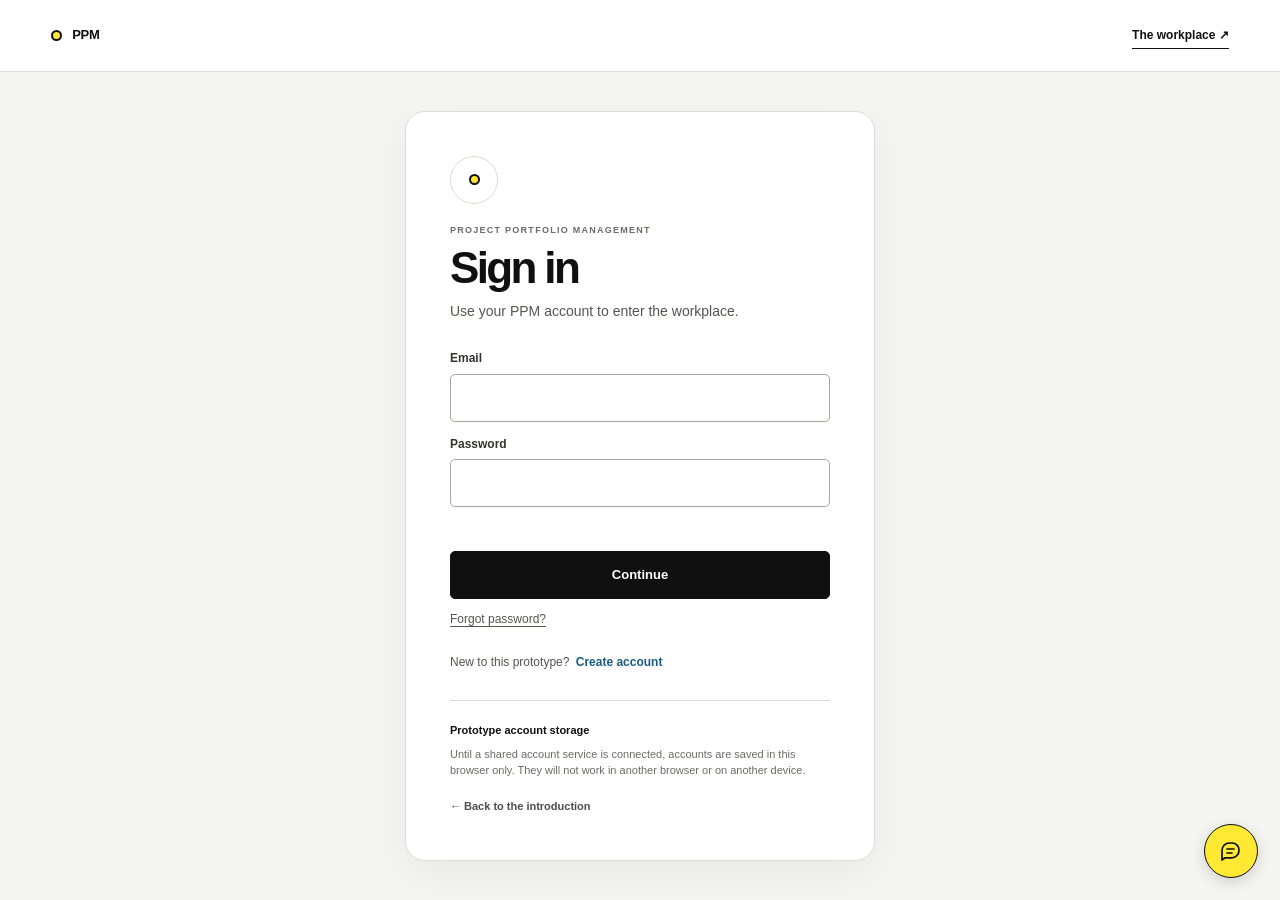
==== account.html @ 564fa405 "Add guided PPM demo and site help chat" ====
<!doctype html>
<html lang="en">
  <head>
    <meta charset="utf-8" />
    <meta name="viewport" content="width=device-width, initial-scale=1" />
    <meta name="theme-color" content="#f5f6f2" />
    <meta name="description" content="Manage your PPM account details." />
    <title>Your account · PPM</title>
    <link rel="icon" href="public/favicon.svg" />
    <link rel="stylesheet" href="app/globals.css?v=20261019-assistant-v1" />
  </head>
  <body class="account-settings-page">
    <header class="auth-page-header">
      <a class="wordmark" href="./index.html?v=20261012-demo-mvp-v1" aria-label="PPM home"><span class="wordmark-dot" aria-hidden="true"></span><span>PPM</span></a>
      <div class="account-header-actions">
        <a href="./workplace.html?v=20261012-demo-mvp-v1">The workplace <span aria-hidden="true">↗</span></a>
        <div class="auth-slot" id="auth-slot"></div>
      </div>
    </header>
    <main class="account-settings-main">
      <div class="account-settings-heading">
        <p class="section-kicker">Your PPM account</p>
        <h1>Account settings</h1>
        <p>Keep your profile and workspace role up to date.</p>
      </div>
      <section class="account-settings-card" aria-labelledby="profile-heading">
        <div class="account-profile-identity">
          <span class="profile-avatar profile-avatar-large account-settings-avatar" id="account-avatar" aria-hidden="true">PPM</span>
          <div><h2 id="profile-heading">Personal information</h2><p>Edit the details shown in your profile menu and workplace.</p></div>
        </div>
        <form id="account-profile-form" class="account-profile-form">
          <label class="auth-field">Full name
            <input id="account-display-name" name="name" autocomplete="name" required minlength="2" maxlength="80" />
          </label>
          <label class="auth-field">Email address
            <input id="account-email" name="email" type="email" autocomplete="email" required maxlength="254" />
          </label>
          <label class="auth-field">Workspace role
            <select id="account-role" name="role" required>
              <option>Portfolio Manager</option>
              <option>Project Proposer</option>
              <option>Reviewer</option>
            </select>
          </label>
          <p class="account-role-note">Your role determines which workspace screens appear in this prototype. It is a workflow setting, not a server security permission.</p>
          <p class="auth-message account-profile-message" id="account-message" role="status" aria-live="polite"></p>
          <div class="account-profile-actions">
            <a class="outline-button" href="./workplace.html?v=20261012-demo-mvp-v1">Cancel</a>
            <button type="submit" class="auth-submit" id="account-save">Save changes</button>
          </div>
        </form>
        <p class="account-storage-note" id="account-storage-note"></p>
      </section>
      <section class="account-danger-card" aria-labelledby="delete-account-heading">
        <div>
          <p class="section-kicker">Account removal</p>
          <h2 id="delete-account-heading">Delete account</h2>
        <p id="delete-account-description">This permanently removes your PPM sign-in, profile, and the workspace data synced to this account.</p>
        </div>
        <button class="account-delete-button" id="account-delete-open" type="button">Delete account</button>
      </section>
    </main>
    <dialog class="account-delete-dialog" id="account-delete-dialog" aria-labelledby="account-delete-title" aria-describedby="account-delete-copy">
      <form method="dialog" class="account-delete-dialog-card" id="account-delete-form">
        <button class="account-delete-close" type="button" id="account-delete-close" aria-label="Close">×</button>
        <p class="section-kicker">This cannot be undone</p>
        <h2 id="account-delete-title">Delete your account?</h2>
        <p id="account-delete-copy">Your sign-in, profile, and synced workspace data will be permanently removed from this account.</p>
        <label class="auth-field" for="account-delete-confirm">Type <strong>DELETE</strong> to confirm
          <input id="account-delete-confirm" autocomplete="off" spellcheck="false" />
        </label>
        <p class="auth-message account-delete-message" id="account-delete-message" role="status" aria-live="polite"></p>
        <div class="account-delete-actions">
          <button class="outline-button" type="button" id="account-delete-cancel">Keep account</button>
          <button class="account-delete-button" type="button" id="account-delete-submit" disabled>Delete account</button>
        </div>
      </form>
    </dialog>
    <script src="api-config.js?v=20261004-api-v1"></script>
    <script src="auth-ui.js?v=20261012-demo-mvp-v1"></script>
    <script src="site-assistant.js?v=20261019-assistant-v1"></script>
  </body>
</html>
---- app/globals.css ----
:root {
  --ink: #101010;
  --muted: #6c6c65;
  --line: #dcdcd4;
  --paper: #ffffff;
  --soft: #f4f4ef;
  --acid: #eaff35;
  --yellow: #ffe934;
  --yellow-strong: #e5c900;
  --warning: #ff6b35;
  --success: #1e7f58;
}

* { box-sizing: border-box; }

html { scroll-behavior: smooth; }

body {
  margin: 0;
  overflow-x: hidden;
  background: var(--paper);
  color: var(--ink);
  font-family: Arial, "Helvetica Neue", sans-serif;
  font-size: 16px;
  line-height: 1.4;
}

button, input, select, textarea { font: inherit; }

a { color: inherit; text-decoration: none; }

.site-header {
  position: fixed;
  inset: 0 0 auto;
  z-index: 50;
  display: grid;
  grid-template-columns: 1fr auto 1fr;
  align-items: center;
  height: 76px;
  border-bottom: 1px solid rgba(16,16,16,.12);
  padding: 0 clamp(22px, 4vw, 64px);
  background: rgba(255,255,255,.94);
}

.wordmark { display: inline-flex; align-items: center; gap: 10px; font-size: 13px; font-weight: 800; letter-spacing: -.02em; }
.wordmark-dot { width: 11px; height: 11px; border: 2px solid var(--ink); border-radius: 50%; background: var(--yellow); }
.site-header nav { display: flex; gap: 32px; color: #4f4f4a; font-size: 12px; font-weight: 700; }
.site-header nav a, .header-cta { transition: opacity 160ms ease; }
.site-header nav a:hover, .header-cta:hover { opacity: .55; }
.header-cta { justify-self: end; border-bottom: 1px solid var(--ink); padding: 5px 0; font-size: 12px; font-weight: 800; }
.header-cta span { margin-left: 8px; }

.hero {
  position: relative;
  display: grid;
  min-height: 100svh;
  grid-template-rows: auto 1fr auto;
  gap: 24px;
  padding: 116px clamp(22px, 4vw, 64px) 38px;
  isolation: isolate;
}

.hero::before {
  position: absolute;
  inset: 76px 0 auto;
  z-index: -3;
  height: 1px;
  background: linear-gradient(90deg, transparent, var(--line) 12%, var(--line) 88%, transparent);
  content: "";
}

.hero-meta { display: flex; justify-content: space-between; color: var(--muted); font-size: 10px; font-weight: 800; letter-spacing: .12em; }

.hero-stage {
  position: relative;
  display: grid;
  min-height: min(650px, 68vh);
  align-items: center;
  justify-items: center;
}

.hero-title {
  position: relative;
  z-index: -2;
  width: 100%;
  margin: 0;
  font-size: clamp(58px, 10vw, 150px);
  font-weight: 900;
  letter-spacing: -.095em;
  line-height: .72;
  text-align: center;
  text-transform: uppercase;
}

.hero-title span { display: block; }
.hero-title span:nth-child(2) { padding-right: .14em; }

.folder-scene {
  position: absolute;
  left: 50%;
  top: 52%;
  z-index: 1;
  width: min(62vw, 900px);
  aspect-ratio: 1720 / 914;
  transform: translate(-50%, -50%);
  perspective: 1100px;
  contain: layout paint;
}

.folder-visual {
  position: absolute;
  inset: 0;
  z-index: 1;
  width: 100%;
  height: 100%;
  object-fit: contain;
  opacity: .72;
}

.hero-bottom { display: grid; grid-template-columns: minmax(240px, 450px) 1fr; align-items: end; gap: 30px; }
.hero-bottom p { margin: 0; font-size: clamp(15px, 1.35vw, 20px); letter-spacing: -.025em; }
.circle-link { display: grid; width: 56px; height: 56px; justify-self: end; place-items: center; border: 1px solid var(--ink); border-radius: 50%; font-size: 22px; transition: background 180ms ease, transform 180ms ease; }
.circle-link:hover { background: var(--acid); transform: translateY(4px); }

.preview-next { min-height: 72vh; border-top: 1px solid var(--line); padding: clamp(70px, 9vw, 150px) clamp(22px, 8vw, 130px); }
.section-kicker { margin: 0 0 40px; color: var(--muted); font-size: 11px; font-weight: 800; letter-spacing: .12em; text-transform: uppercase; }
.preview-next h2 { max-width: 1100px; margin: 0; font-size: clamp(54px, 8.2vw, 126px); letter-spacing: -.07em; line-height: .9; }

@media (max-width: 800px) {
  .site-header { grid-template-columns: 1fr auto; height: 64px; padding-inline: 18px; }
  .site-header nav { display: none; }
  .hero { min-height: 860px; padding: 94px 18px 30px; }
  .hero-stage { min-height: 570px; }
  .hero-title { font-size: clamp(52px, 14vw, 92px); line-height: .78; }
  .folder-scene { top: 52%; width: min(87vw, 610px); }
  .hero-bottom { grid-template-columns: 1fr auto; }
  .hero-meta span:last-child { display: none; }
}

@media (prefers-reduced-motion: no-preference) {
  .glass-folder--front { animation: float-front 7s ease-in-out infinite; }
  .glass-folder--back { animation: float-back 8s ease-in-out infinite; }
  @keyframes float-front { 0%,100% { transform: rotateX(-2deg) rotateY(5deg) rotateZ(-5deg) translate(-4%, 5%); } 50% { transform: rotateX(-1deg) rotateY(3deg) rotateZ(-3.8deg) translate(-3%, 2%); } }
  @keyframes float-back { 0%,100% { transform: rotateX(6deg) rotateY(-7deg) rotateZ(9deg) translate(9%, -11%); } 50% { transform: rotateX(4deg) rotateY(-5deg) rotateZ(7deg) translate(7%, -8%); } }
}

[hidden] { display: none !important; }

.reveal { opacity: 1; }
body.js-ready .reveal {
  opacity: 0;
  transform: translateY(24px);
  transition: opacity 300ms cubic-bezier(.22, 1, .36, 1), transform 300ms cubic-bezier(.22, 1, .36, 1);
}
body.js-ready .reveal.is-visible { opacity: 1; transform: translateY(0); }
body.js-ready .reveal--hero { transition-delay: 90ms; }
body.js-ready .reveal--copy { transition-delay: 180ms; }
body.js-ready .reveal--folder { transform: translate(-50%, calc(-50% + 64px)); transition-delay: 180ms; }
body.js-ready .reveal--folder.is-visible { transform: translate(-50%, -50%); }
body.js-ready .reveal-group .reveal {
  transform: translateY(46px);
  transition-duration: 500ms;
}
body.js-ready .reveal-group.is-visible .reveal { transform: translateY(0); }
body.js-ready .reveal-group.is-visible .reveal { transition-delay: 0ms; }

@media (prefers-reduced-motion: reduce) {
  body.js-ready .reveal,
  body.js-ready .reveal--folder {
    opacity: 1;
    transform: none;
    transition: none;
  }
}

.sr-only {
  position: absolute;
  width: 1px;
  height: 1px;
  overflow: hidden;
  clip: rect(0, 0, 0, 0);
  white-space: nowrap;
  clip-path: inset(50%);
}

.story-section,
.workspace-section,
.scope-section {
  border-top: 1px solid var(--line);
  padding: clamp(82px, 10vw, 160px) clamp(22px, 6.8vw, 110px);
}

.story-intro { display: grid; grid-template-columns: 1fr 4fr; gap: 34px; }
.section-kicker { margin: 0; color: var(--muted); font-size: 10px; font-weight: 800; letter-spacing: .14em; text-transform: uppercase; }
.story-intro h2,
.workspace-heading h2,
.scope-title-row h2 {
  margin: 0;
  font-size: clamp(52px, 7.5vw, 116px);
  font-weight: 800;
  letter-spacing: -.075em;
  line-height: .88;
}
.story-copy { grid-column: 2; max-width: 650px; margin: 32px 0 0; color: #55554f; font-size: clamp(17px, 1.6vw, 23px); letter-spacing: -.025em; }

.principle-grid { display: grid; grid-template-columns: 1.35fr .8fr; gap: 12px; margin-top: clamp(70px, 9vw, 130px); }
.principle-card { position: relative; min-height: 440px; overflow: hidden; border: 1px solid var(--line); background: var(--soft); padding: clamp(25px, 3vw, 46px); }
.principle-card--wide { grid-row: span 2; min-height: 892px; justify-content: flex-end; background: #eeeee8; }
.principle-card--acid { background: var(--acid); }
.principle-card--dark { background: var(--ink); color: white; }
.principle-card, .principle-card > div:not(.orbit-mark) { display: flex; flex-direction: column; }
.principle-card > div:not(.orbit-mark) { position: relative; z-index: 2; margin-top: auto; }
.principle-card p { margin: 0 0 10px; font-size: 11px; font-weight: 800; letter-spacing: .12em; text-transform: uppercase; }
.principle-card h3 { max-width: 620px; margin: 0; font-size: clamp(32px, 4.3vw, 68px); letter-spacing: -.06em; line-height: .93; }
.principle-card--acid h3 { max-width: 310px; }
.principle-card--dark h3 { max-width: 520px; font-size: clamp(30px, 3.5vw, 54px); }
.card-index { position: absolute; right: 30px; top: 26px; z-index: 3; font-size: 11px; font-weight: 800; }
.principle-card small { display: block; max-width: 290px; margin-top: 22px; font-size: 13px; font-weight: 650; line-height: 1.35; }

.orbit-mark { position: absolute; left: 50%; top: 41%; width: min(70%, 600px); aspect-ratio: 1; transform: translate(-50%, -50%); }
.orbit-mark::before { position: absolute; inset: 19%; border-radius: 50%; background: var(--yellow); box-shadow: 0 0 80px rgba(255,233,52,.38); content: ""; }
.orbit-mark::after { position: absolute; inset: 30%; display: grid; place-items: center; border: 1px solid rgba(16,16,16,.8); border-radius: 50%; content: "PPM"; font-size: clamp(34px, 5vw, 74px); font-weight: 900; letter-spacing: -.08em; }
.orbit-mark i { position: absolute; inset: 8%; border: 1px solid rgba(16,16,16,.28); border-radius: 50%; transform: rotate(18deg) scaleY(.44); }
.orbit-mark i:nth-child(2) { transform: rotate(78deg) scaleY(.44); }
.orbit-mark i:nth-child(3) { transform: rotate(138deg) scaleY(.44); }

.workspace-section { background: #f1f1ec; }
.workspace-heading { display: grid; grid-template-columns: 1fr 4fr; gap: 34px; }
.workspace-heading > div > p { max-width: 720px; margin: 34px 0 0; color: #55554f; font-size: clamp(16px, 1.4vw, 21px); }
.review-app { margin-top: clamp(64px, 8vw, 116px); border: 1px solid var(--ink); background: white; box-shadow: 10px 10px 0 var(--yellow); }

.search-row { border-bottom: 1px solid var(--ink); padding: 20px; }
.search-box { display: grid; grid-template-columns: auto 1fr auto; align-items: center; gap: 14px; min-height: 70px; border: 1px solid var(--ink); padding: 0 22px; }
.search-box > span { font-size: 29px; line-height: 1; transform: rotate(-18deg); }
.search-box input { width: 100%; border: 0; outline: 0; background: transparent; color: var(--ink); font-size: clamp(17px, 1.6vw, 23px); letter-spacing: -.025em; }
.search-box input::placeholder { color: #898983; }
.search-box kbd { border: 1px solid var(--line); border-radius: 4px; background: var(--soft); padding: 5px 8px; color: var(--muted); font-size: 10px; font-family: inherit; }
.filter-row { display: flex; flex-wrap: wrap; gap: 8px; margin-top: 14px; }
.filter-chip { min-height: 42px; border: 1px solid var(--line); border-radius: 999px; background: white; padding: 0 18px; color: #53534e; cursor: pointer; font-size: 12px; font-weight: 800; transition: border-color 150ms ease, background 150ms ease; }
.filter-chip:hover { border-color: var(--ink); }
.filter-chip.is-active { border-color: var(--ink); background: var(--ink); color: white; }

.review-layout { display: grid; grid-template-columns: minmax(0, 1.02fr) minmax(380px, .98fr); min-height: 780px; }
.results-panel { border-right: 1px solid var(--ink); }
.panel-bar { display: flex; min-height: 58px; align-items: center; justify-content: space-between; border-bottom: 1px solid var(--line); padding: 0 20px; }
.panel-bar p { margin: 0; color: var(--muted); font-size: 12px; }
.panel-bar strong { color: var(--ink); }
.panel-bar select { border: 0; background: transparent; color: var(--ink); outline: 0; font-size: 11px; font-weight: 800; }
.proposal-list { display: flex; flex-direction: column; }
.proposal-card { position: relative; display: grid; grid-template-columns: 1fr auto; border-bottom: 1px solid var(--line); background: white; transition: background 150ms ease; }
.proposal-card:hover, .proposal-card.is-selected { background: #f7f7f1; }
.proposal-card.is-selected::before { position: absolute; inset: 0 auto 0 0; width: 6px; background: var(--yellow); content: ""; }
.proposal-select { display: block; width: 100%; border: 0; background: transparent; padding: 27px 18px 24px 25px; text-align: left; cursor: pointer; }
.proposal-topline { display: flex; align-items: center; justify-content: space-between; gap: 16px; }
.proposal-kind { color: var(--muted); font-size: 9px; font-weight: 800; letter-spacing: .11em; text-transform: uppercase; }
.signal-pill { display: inline-flex; align-items: center; gap: 6px; border: 1px solid currentColor; border-radius: 999px; padding: 5px 8px; font-size: 9px; font-weight: 800; letter-spacing: .04em; text-transform: uppercase; }
.signal-pill::before { width: 6px; height: 6px; border-radius: 50%; background: currentColor; content: ""; }
.signal-pill--missing { color: #9c3f1e; }
.signal-pill--manual { color: #695a00; }
.signal-pill--ready { color: var(--success); }
.proposal-select h3 { margin: 18px 0 7px; font-size: clamp(19px, 1.7vw, 25px); letter-spacing: -.045em; line-height: 1.02; }
.proposal-select > p { margin: 0; color: #676761; font-size: 12px; }
.proposal-meta { display: flex; flex-wrap: wrap; gap: 8px 18px; margin-top: 23px; color: #444440; font-size: 10px; font-weight: 700; }
.compare-toggle { display: flex; align-items: center; border-left: 1px solid var(--line); padding: 0 17px; color: var(--muted); cursor: pointer; font-size: 9px; font-weight: 800; letter-spacing: .08em; text-transform: uppercase; writing-mode: vertical-rl; }
.compare-toggle input { width: 16px; height: 16px; margin: 0 0 9px; accent-color: var(--ink); transform: translateY(7px); }
.empty-state { padding: 70px 25px; text-align: center; }
.empty-state p { margin: 8px 0 0; color: var(--muted); font-size: 13px; }

.detail-panel { position: sticky; top: 76px; align-self: start; min-height: 780px; background: #fafaf6; padding: clamp(27px, 3vw, 44px); }
.detail-empty { display: grid; min-height: 690px; place-items: center; color: var(--muted); text-align: center; }
.detail-topline { display: flex; align-items: center; justify-content: space-between; gap: 18px; }
.detail-topline > span:first-child { color: var(--muted); font-size: 9px; font-weight: 800; letter-spacing: .12em; text-transform: uppercase; }
.detail-panel h3 { margin: 28px 0 12px; font-size: clamp(35px, 3.5vw, 56px); letter-spacing: -.065em; line-height: .94; }
.detail-owner { margin: 0; color: var(--muted); font-size: 12px; }
.detail-summary { margin: 32px 0; font-size: clamp(15px, 1.35vw, 19px); letter-spacing: -.02em; }
.route-card { display: grid; grid-template-columns: 1fr auto; gap: 20px; align-items: end; border: 1px solid var(--ink); background: var(--yellow); padding: 20px; }
.route-card p { margin: 0 0 7px; font-size: 9px; font-weight: 800; letter-spacing: .12em; text-transform: uppercase; }
.route-card strong { font-size: clamp(19px, 2vw, 28px); letter-spacing: -.045em; }
.route-card small { max-width: 140px; color: #5f5500; text-align: right; font-size: 9px; }
.detail-section { margin-top: 29px; border-top: 1px solid var(--line); padding-top: 22px; }
.detail-section h4 { margin: 0 0 14px; font-size: 10px; letter-spacing: .1em; text-transform: uppercase; }
.detail-list { display: grid; gap: 9px; margin: 0; padding: 0; list-style: none; }
.detail-list li { display: grid; grid-template-columns: 18px 1fr; align-items: start; gap: 9px; color: #4e4e49; font-size: 12px; }
.detail-list li span { display: grid; width: 17px; height: 17px; place-items: center; border: 1px solid var(--ink); border-radius: 50%; color: var(--ink); font-size: 9px; }
.detail-list--missing li { color: #853417; }
.detail-list--missing li span { border-color: #a84725; color: #a84725; }
.detail-actions { display: flex; gap: 9px; margin-top: 33px; }
.solid-button, .outline-button, .text-button, .icon-button { border: 0; cursor: pointer; font-weight: 800; }
.solid-button, .outline-button { min-height: 48px; padding: 0 19px; font-size: 11px; }
.solid-button { background: var(--ink); color: white; }
.solid-button:hover { background: #34342f; }
.outline-button { border: 1px solid var(--ink); background: transparent; color: var(--ink); }
.outline-button:hover { background: var(--yellow); }
.text-button { background: transparent; color: inherit; font-size: 11px; text-decoration: underline; }

.scope-section { background: white; }
.scope-title-row { display: grid; grid-template-columns: 1fr 4fr; gap: 34px; }
.scope-grid { display: grid; grid-template-columns: 1fr 1fr; gap: 12px; margin-top: clamp(70px, 9vw, 125px); }
.scope-card { min-height: 500px; border: 1px solid var(--ink); padding: clamp(28px, 4vw, 58px); }
.scope-card--in { background: var(--yellow); }
.scope-card--out { background: var(--ink); color: white; }
.scope-card > span { display: grid; width: 54px; height: 54px; place-items: center; border: 1px solid currentColor; border-radius: 50%; font-size: 11px; font-weight: 900; }
.scope-card h3 { max-width: 460px; margin: 58px 0 34px; font-size: clamp(30px, 3.8vw, 58px); letter-spacing: -.06em; line-height: .95; }
.scope-card ul { display: grid; gap: 0; margin: 0; padding: 0; list-style: none; }
.scope-card li { position: relative; border-top: 1px solid currentColor; padding: 15px 0 15px 23px; font-size: 13px; }
.scope-card li::before { position: absolute; left: 0; content: "↳"; }
.site-footer { display: grid; min-height: 560px; grid-template-columns: 1fr auto; align-items: end; border-top: 1px solid #3c3c38; background: var(--ink); padding: clamp(50px, 7vw, 110px); color: white; }
.site-footer p { margin: 0 0 28px; color: #aaa9a1; font-size: 11px; font-weight: 800; letter-spacing: .12em; }
.site-footer h2 { max-width: 930px; margin: 0; font-size: clamp(52px, 8vw, 124px); letter-spacing: -.075em; line-height: .84; }
.footer-meta { display: flex; flex-direction: column; gap: 9px; color: #aaa9a1; font-size: 10px; text-align: right; }

.compare-bar { position: fixed; left: 50%; bottom: 22px; z-index: 80; display: flex; width: min(680px, calc(100% - 32px)); align-items: center; justify-content: space-between; border: 1px solid var(--ink); background: var(--yellow); padding: 12px 14px 12px 22px; box-shadow: 7px 7px 0 rgba(16,16,16,.18); transform: translateX(-50%); }
.compare-bar > div { display: flex; align-items: center; gap: 12px; }
.compare-bar strong { font-size: 24px; }
.compare-bar span { font-size: 11px; font-weight: 800; }

.modal { width: min(1060px, calc(100% - 34px)); max-height: 88vh; overflow: auto; border: 1px solid var(--ink); background: white; padding: 0; box-shadow: 14px 14px 0 rgba(234,255,53,.92); }
.modal::backdrop { background: rgba(16,16,16,.58); backdrop-filter: blur(7px); }
.modal-header { position: sticky; top: 0; z-index: 2; display: flex; align-items: center; justify-content: space-between; border-bottom: 1px solid var(--ink); background: rgba(255,255,255,.96); padding: 24px 28px; }
.modal-header .section-kicker { margin-bottom: 8px; }
.modal-header h2 { margin: 0; font-size: clamp(28px, 4vw, 50px); letter-spacing: -.055em; }
.icon-button { display: grid; width: 46px; height: 46px; place-items: center; border: 1px solid var(--ink); border-radius: 50%; background: white; font-size: 26px; font-weight: 400; }
.compare-grid { display: grid; gap: 1px; background: var(--line); grid-template-columns: repeat(var(--compare-columns, 2), minmax(0, 1fr)); }
.compare-column { min-height: 420px; background: white; padding: 30px; }
.compare-column .signal-pill { margin-bottom: 28px; }
.compare-column h3 { margin: 0 0 12px; font-size: clamp(23px, 3vw, 38px); letter-spacing: -.055em; line-height: .95; }
.compare-column > p { color: var(--muted); font-size: 12px; }
.compare-fact { border-top: 1px solid var(--line); padding: 15px 0; }
.compare-fact span { display: block; margin-bottom: 5px; color: var(--muted); font-size: 9px; font-weight: 800; letter-spacing: .08em; text-transform: uppercase; }
.compare-fact strong { font-size: 13px; }
.review-dialog { width: min(960px, calc(100% - 34px)); }
.review-form { padding: 30px; }
.evaluation-score-help { margin: 0 0 14px auto; }
.evaluation-locked-note { border-left: 3px solid var(--yellow); margin: 15px 0 0; padding: 9px 12px; color: #4d4d47; font-size: 10px; line-height: 1.45; }
.review-rating-card:has(input:disabled) { cursor: default; }
.review-rating-card:has(input:disabled):hover { transform: none; }
.review-rating-card input:disabled { cursor: default; }
.review-form > label { display: grid; gap: 9px; margin-top: 26px; font-size: 11px; font-weight: 800; }
.review-form textarea { width: 100%; resize: vertical; border: 1px solid var(--ink); background: #fafaf6; padding: 16px; outline: 0; font-weight: 400; }
.review-form textarea:focus { border-color: var(--ink); box-shadow: inset 0 0 0 2px var(--yellow); }
.review-form .solid-button { margin-top: 16px; }
.evaluation-comments { border-top: 1px solid var(--line); margin-top: 28px; padding-top: 20px; }
.evaluation-comments > header { display: flex; align-items: center; justify-content: space-between; gap: 16px; margin-bottom: 12px; }
.evaluation-comments > header .section-kicker { margin: 0 0 5px; }
.evaluation-comments > header h3 { margin: 0; font-size: 20px; letter-spacing: -.04em; }
.evaluation-comments > header .context-help { margin: 0; }
.evaluation-comment-list { display: grid; gap: 8px; margin-bottom: 16px; }
.evaluation-comment { border: 1px solid var(--line); background: #fafaf6; padding: 12px 14px; }
.evaluation-comment header { display: flex; align-items: baseline; justify-content: space-between; gap: 12px; }
.evaluation-comment header strong { font-size: 11px; }
.evaluation-comment time { color: var(--muted); font-size: 9px; }
.evaluation-comment p { margin: 7px 0 0; color: #4d4d47; font-size: 11px; line-height: 1.5; white-space: pre-wrap; overflow-wrap: anywhere; }
.evaluation-comments-empty { margin: 0; border: 1px solid var(--line); padding: 12px; color: var(--muted); font-size: 10px; }
.evaluation-comments > label { display: grid; gap: 8px; font-size: 10px; font-weight: 800; }
.evaluation-comment-actions { display: flex; align-items: center; flex-wrap: wrap; gap: 12px; margin-top: 10px; }
.evaluation-comment-actions .save-message { margin: 0; }
.save-message { min-height: 20px; margin: 12px 0 0; color: var(--success); font-size: 11px; font-weight: 800; }

@media (max-width: 980px) {
  .story-intro, .workspace-heading, .scope-title-row { grid-template-columns: 1fr; }
  .story-copy { grid-column: 1; }
  .principle-grid { grid-template-columns: 1fr; }
  .principle-card--wide { min-height: 700px; }
  .review-layout { grid-template-columns: 1fr; }
  .results-panel { border-right: 0; }
  .detail-panel { position: relative; top: auto; border-top: 1px solid var(--ink); }
  .site-footer { grid-template-columns: 1fr; gap: 70px; }
  .footer-meta { text-align: left; }
}

@media (max-width: 700px) {
  .story-section, .workspace-section, .scope-section { padding-inline: 18px; }
  .principle-card { min-height: 400px; }
  .principle-card--wide { min-height: 570px; }
  .review-app { box-shadow: 6px 6px 0 var(--yellow); }
  .search-row { padding: 10px; }
  .search-box { min-height: 60px; padding-inline: 14px; }
  .search-box kbd { display: none; }
  .filter-row { flex-wrap: nowrap; overflow-x: auto; padding-bottom: 2px; }
  .filter-chip { white-space: nowrap; }
  .review-layout { min-height: 0; }
  .detail-panel { min-height: 0; padding: 24px 18px; }
  .detail-empty { min-height: 220px; }
  .scope-grid { grid-template-columns: 1fr; }
  .scope-card { min-height: 440px; }
  .site-footer { min-height: 500px; padding: 60px 18px; }
  .compare-bar { align-items: flex-start; gap: 10px; }
  .compare-bar > div:last-child { justify-content: flex-end; }
  .compare-grid { grid-template-columns: 1fr; }
  .modal-header { padding: 20px; }
  .review-form { padding: 20px; }
}

/* Integrated PPM decision-support workspace */
.workflow-strip {
  display: grid;
  grid-template-columns: repeat(6, minmax(155px, 1fr));
  overflow-x: auto;
  overscroll-behavior-inline: contain;
  border-bottom: 1px solid var(--ink);
  background: #fafaf6;
}
.workflow-strip span { position: relative; display: flex; min-height: 64px; align-items: center; gap: 9px; border-right: 1px solid var(--line); padding: 12px 14px; color: var(--muted); font-size: 10px; font-weight: 800; white-space: nowrap; }
.workflow-strip span:last-child { border-right: 0; }
.workflow-strip b { display: grid; width: 25px; height: 25px; place-items: center; border: 1px solid currentColor; border-radius: 50%; }
.workflow-strip .is-current { background: var(--yellow); color: var(--ink); }

.portfolio-summary { display: grid; grid-template-columns: repeat(4, 1fr); border-bottom: 1px solid var(--ink); }
.portfolio-summary article { display: grid; min-height: 132px; align-content: center; border-right: 1px solid var(--line); padding: 22px; }
.portfolio-summary article:last-child { border-right: 0; }
.portfolio-summary span { color: var(--muted); font-size: 9px; font-weight: 800; letter-spacing: .1em; text-transform: uppercase; }
.portfolio-summary strong { margin-top: 5px; font-size: clamp(30px, 3vw, 46px); letter-spacing: -.06em; }
.portfolio-summary small { color: var(--muted); font-size: 10px; }

.portfolio-controls { display: grid; grid-template-columns: minmax(260px, 2fr) repeat(5, minmax(125px, 1fr)); gap: 8px; border-bottom: 1px solid var(--ink); padding: 14px; }
.portfolio-controls-help { display: flex; grid-column: 1 / -1; align-items: center; gap: 7px; color: var(--muted); font-size: 8px; font-weight: 850; letter-spacing: .07em; text-transform: uppercase; }
.portfolio-controls > label:not(.search-box) { display: grid; gap: 5px; color: var(--muted); font-size: 8px; font-weight: 800; letter-spacing: .08em; text-transform: uppercase; }
.portfolio-controls select { width: 100%; min-height: 42px; border: 1px solid var(--line); background: white; padding: 0 10px; color: var(--ink); font-size: 10px; font-weight: 750; text-transform: none; }
.search-box--compact { min-height: 58px; padding: 0 14px; }
.search-box--compact input { font-size: 14px; }
.search-box--compact > span { font-size: 21px; }

.portfolio-layout { display: grid; grid-template-columns: minmax(0, 1fr) 330px; border-bottom: 1px solid var(--ink); }
.score-cell { display: inline-grid; min-width: 36px; height: 31px; place-items: center; border-radius: 4px; font-size: 11px; font-weight: 900; }
.score-high { background: #d9f5df; color: #176c36; }
.score-medium { background: #fff0bc; color: #775b00; }
.score-low { background: #ffdede; color: #a22b2b; }
.status-pill { display: inline-flex; min-height: 27px; align-items: center; justify-content: center; border-radius: 999px; padding: 4px 10px; background: #e4efff; color: #155aa4; font-size: 8px; font-weight: 850; white-space: nowrap; }
.status-under-review, .status-deferred { background: #fff0bc; color: #775b00; }
.status-approved { background: #d9f5df; color: #176c36; }
.status-rejected { background: #ffdede; color: #a22b2b; }

.scenario-panel { background: #f9f9f5; padding: 22px; }
.scenario-heading { display: block; }
.scenario-heading .section-kicker { margin-bottom: 6px; }
.scenario-heading h3 { margin: 0; font-size: 28px; letter-spacing: -.055em; }
.scenario-selection { display: grid; gap: 7px; margin-top: 18px; }
.scenario-selection > p { border: 1px dashed #aaa; margin: 0; padding: 25px 14px; color: var(--muted); font-size: 10px; text-align: center; }
.scenario-selection button { display: grid; grid-template-columns: 1fr auto; align-items: center; border: 1px solid var(--line); background: white; padding: 10px 30px 10px 11px; position: relative; text-align: left; cursor: pointer; }
.scenario-selection button span { font-size: 10px; font-weight: 850; }
.scenario-selection button strong { color: var(--muted); font-size: 8px; }
.scenario-selection button i { position: absolute; right: 9px; font-style: normal; font-size: 17px; }
.scenario-totals { display: grid; grid-template-columns: 1fr 1fr; gap: 8px; margin-top: 17px; }
.scenario-totals article { display: grid; border: 1px solid var(--line); background: white; padding: 12px; }
.scenario-totals span { color: var(--muted); font-size: 8px; text-transform: uppercase; }
.scenario-totals strong { margin: 3px 0; font-size: 22px; letter-spacing: -.05em; }
.scenario-totals small { font-size: 8px; }
.check-ok { color: var(--success); }
.check-warning { color: #a22b2b; }
.constraint-result { display: grid; gap: 3px; margin-top: 10px; border: 1px solid var(--line); background: white; padding: 14px; color: var(--muted); font-size: 9px; }
.constraint-result.is-feasible { border-color: #6cc991; background: #eaf9ef; color: #176c36; }
.constraint-result.is-warning { border-color: #ef9999; background: #fff0f0; color: #a22b2b; }
.constraint-result strong { font-size: 11px; }
.scenario-actions { display: grid; gap: 8px; margin-top: 14px; }
.scenario-actions .solid-button { width: 100%; }
.scenario-actions .solid-button:disabled { cursor: not-allowed; opacity: .35; }
.scenario-actions > div { display: grid; grid-template-columns: 1fr 1fr; gap: 7px; }
.scenario-actions .outline-button { padding: 0 9px; }
.saved-scenarios { margin-top: 18px; }
.saved-scenarios h4 { margin: 0 0 8px; font-size: 9px; text-transform: uppercase; }
.saved-scenarios > button { display: grid; width: 100%; grid-template-columns: 1fr auto; border: 1px solid var(--line); background: white; padding: 10px; text-align: left; cursor: pointer; }
.saved-scenarios > button + button { border-top: 0; }
.saved-scenarios span { font-size: 10px; font-weight: 850; }
.saved-scenarios small { grid-row: 2; color: var(--muted); font-size: 8px; }
.saved-scenarios strong { grid-row: span 2; align-self: center; color: var(--success); font-size: 8px; }

.manager-view.is-detail-open > :not(.project-insight) { display: none; }
.project-insight { background: white; padding: clamp(24px, 3vw, 42px); }
.project-detail-back { min-height: 42px; margin-bottom: 28px; border: 1px solid var(--ink); background: white; padding: 0 15px; color: var(--ink); cursor: pointer; font-size: 11px; font-weight: 850; }
.project-detail-back:hover, .project-detail-back:focus-visible { background: var(--yellow); }
.insight-header { display: flex; align-items: flex-start; justify-content: space-between; gap: 24px; }
.insight-header .section-kicker { margin-bottom: 8px; }
.insight-header h3 { margin: 0; font-size: clamp(30px, 3.2vw, 48px); letter-spacing: -.06em; line-height: .95; }
.insight-header p:last-child { color: var(--muted); font-size: 10px; }
.insight-header > div:last-child { display: flex; align-items: center; gap: 8px; }
.insight-grid { display: grid; grid-template-columns: minmax(310px, .9fr) minmax(230px, .62fr) minmax(260px, .75fr); gap: 10px; margin-top: 28px; }
.single-radar, .criteria-panel, .rationale-panel { min-height: 380px; border: 1px solid var(--line); background: #fafaf6; padding: 20px; }
.single-radar { display: grid; place-items: center; }
.single-radar svg, .radar-stage svg { width: 100%; max-height: 410px; }
.single-radar text, .radar-stage text { fill: #4d4d49; font-size: 13px; font-family: Arial, sans-serif; }
.criteria-panel h4 { margin: 0 0 15px; font-size: 11px; text-transform: uppercase; }
.criterion-row { display: flex; width: 100%; min-height: 56px; align-items: center; justify-content: space-between; border: 0; border-bottom: 1px solid var(--line); background: transparent; padding: 0 7px; text-align: left; cursor: pointer; }
.criterion-row:hover, .criterion-row.is-active { background: white; }
.criterion-row span { font-size: 10px; font-weight: 800; }
.criterion-row strong { min-width: 46px; border-radius: 4px; padding: 6px; text-align: center; font-size: 11px; }
.rationale-panel .section-kicker { margin-bottom: 22px; }
.rationale-panel h4 { margin: 0; font-size: 22px; letter-spacing: -.04em; }
.rationale-panel > p:not(.section-kicker) { color: #55554f; font-size: 13px; line-height: 1.6; }
.missing-note { display: grid; gap: 4px; margin-top: 26px; border: 1px solid #ef9999; background: #fff0f0; padding: 14px; color: #8b2a2a; font-size: 9px; }
.decision-strip { display: flex; align-items: center; justify-content: space-between; gap: 20px; border: 1px solid var(--ink); background: var(--yellow); margin-top: 10px; padding: 20px; }
.decision-strip .section-kicker { margin-bottom: 5px; color: #514900; }
.decision-strip > div:first-child { display: grid; }
.decision-strip small { color: #655a00; font-size: 9px; }
.decision-strip > div:last-child { display: flex; gap: 7px; }
.decision-strip button { min-height: 40px; border: 1px solid var(--ink); background: white; padding: 0 16px; cursor: pointer; font-size: 9px; font-weight: 850; }
.decision-strip button:hover { background: var(--ink); color: white; }

.radar-comparison { display: grid; grid-template-columns: 1.35fr .65fr; gap: 1px; background: var(--line); }
.radar-stage, .comparison-notes { background: white; padding: 28px; }
.comparison-notes h3 { margin: 0; font-size: 27px; letter-spacing: -.05em; }
.comparison-notes p { color: var(--muted); font-size: 12px; line-height: 1.55; }
#comparison-legend { display: grid; gap: 9px; margin-top: 25px; }
#comparison-legend span { display: flex; align-items: center; gap: 8px; font-size: 10px; font-weight: 800; }
#comparison-legend i { width: 11px; height: 11px; border-radius: 50%; }
.comparison-table-wrap { overflow: auto; border-top: 1px solid var(--ink); }
.comparison-table { width: 100%; min-width: 820px; border-collapse: collapse; }
.comparison-table th, .comparison-table td { border-right: 1px solid var(--line); border-bottom: 1px solid var(--line); padding: 12px; font-size: 10px; text-align: center; }
.comparison-table th:first-child { min-width: 210px; text-align: left; }

.review-score-form { display: grid; gap: 14px; margin-top: 22px; }
.review-criterion-card { border: 1px solid var(--ink); background: white; padding: 18px; }
.review-criterion-card.is-risk { box-shadow: inset 5px 0 0 var(--yellow); }
.review-criterion-heading { display: flex; align-items: flex-start; justify-content: space-between; gap: 18px; }
.review-criterion-heading > div { display: flex; min-width: 0; align-items: center; gap: 10px; }
.criterion-number { display: grid; width: 32px; height: 32px; flex: 0 0 auto; place-items: center; border: 1px solid var(--ink); background: var(--yellow); font-size: 9px; font-weight: 900; }
.review-criterion-heading h3 { margin: 0; font-size: clamp(18px, 2.3vw, 25px); letter-spacing: -.04em; line-height: 1.05; }
.risk-direction-note { display: grid; max-width: 330px; gap: 3px; margin: 0; border: 1px solid var(--ink); background: var(--ink); padding: 9px 11px; color: white; font-size: 9px; line-height: 1.35; }
.risk-direction-note strong { color: var(--yellow); font-size: 8px; letter-spacing: .08em; text-transform: uppercase; }
.review-rating-options { display: grid; grid-template-columns: repeat(5, minmax(0, 1fr)); gap: 8px; margin-top: 16px; }
.review-rating-card { position: relative; display: grid; min-width: 0; min-height: 68px; grid-template-columns: 17px minmax(0, 1fr); align-items: center; gap: 8px; border: 1px solid var(--line); background: #fafaf6; padding: 9px; cursor: pointer; transition: border-color 150ms ease, background 150ms ease, transform 150ms ease; }
.review-rating-card:hover { border-color: var(--ink); transform: translateY(-2px); }
.review-rating-card:has(input:checked) { border-color: var(--ink); background: var(--yellow); box-shadow: inset 0 0 0 1px var(--ink); }
.review-rating-card:focus-within { outline: 2px solid var(--ink); outline-offset: 2px; }
.review-rating-card input { width: 17px; height: 17px; margin: 0; accent-color: var(--ink); cursor: pointer; }
.review-rating-copy { display: block; min-width: 0; }
.review-rating-copy strong, .review-rating-copy small { display: block; width: 100%; }
.review-rating-copy strong { font-size: 18px; line-height: 1; }
.review-rating-copy small { margin-top: 5px; color: var(--muted); font-size: 8px; font-weight: 850; line-height: 1.15; text-transform: uppercase; }
.review-rating-card:has(input:checked) .review-rating-copy small { color: #514900; }
.review-rationale-field { display: grid; gap: 7px; margin-top: 14px; font-size: 10px; font-weight: 850; }
.review-rationale-field > span { display: flex; align-items: center; gap: 7px; }
.review-rationale-field > span small { border: 1px solid var(--ink); background: var(--yellow); padding: 3px 5px; color: var(--ink); font-size: 7px; letter-spacing: .07em; text-transform: uppercase; }
.review-rationale-field textarea { min-height: 82px; }
.scoring-guide { margin-top: 14px; border-top: 1px solid var(--line); }
.scoring-guide summary { display: flex; align-items: center; justify-content: space-between; gap: 16px; padding: 12px 2px 0; cursor: pointer; list-style: none; font-size: 10px; font-weight: 900; }
.scoring-guide summary::-webkit-details-marker { display: none; }
.scoring-guide summary::after { content: "+"; display: grid; width: 24px; height: 24px; flex: 0 0 auto; place-items: center; border: 1px solid var(--ink); background: var(--yellow); font-size: 16px; line-height: 1; }
.scoring-guide[open] summary::after { content: "−"; background: var(--ink); color: var(--yellow); }
.scoring-guide summary small { margin-left: auto; color: var(--muted); font-size: 8px; font-weight: 600; }
.scoring-guide ol { display: grid; gap: 7px; margin: 12px 0 0; padding: 0; list-style: none; }
.scoring-guide li { display: grid; grid-template-columns: minmax(28px, auto) 1fr; gap: 10px; align-items: start; border-top: 1px solid var(--line); padding-top: 9px; color: var(--muted); font-size: 9px; line-height: 1.5; }
.scoring-guide li strong { min-width: 28px; color: var(--ink); font-size: 9px; }

@media (max-width: 1180px) {
  .portfolio-controls { grid-template-columns: repeat(3, 1fr); }
  .search-box--compact { grid-column: 1 / -1; }
  .portfolio-layout { grid-template-columns: 1fr; }
  .scenario-panel { display: grid; grid-template-columns: 1fr 1fr; gap: 12px 20px; }
  .evaluation-readiness { grid-column: 1 / -1; }
  .scenario-heading, .saved-scenarios { grid-column: 1 / -1; }
  .insight-grid { grid-template-columns: 1fr 1fr; }
  .rationale-panel { grid-column: 1 / -1; min-height: 240px; }
}

@media (max-width: 760px) {
  .workflow-strip { grid-template-columns: repeat(6, minmax(155px, 1fr)); }
  .portfolio-summary { grid-template-columns: 1fr 1fr; }
  .portfolio-summary article:nth-child(2) { border-right: 0; }
  .portfolio-summary article:nth-child(-n+2) { border-bottom: 1px solid var(--line); }
  .portfolio-controls { grid-template-columns: 1fr 1fr; }
  .portfolio-controls > label:nth-last-child(1) { grid-column: 1 / -1; }
  .scenario-panel { display: block; }
  .scenario-totals { margin-top: 12px; }
  .scenario-selection, .constraint-result, .scenario-actions, .saved-scenarios { margin-top: 14px; }
  .insight-header, .decision-strip { align-items: stretch; flex-direction: column; }
  .insight-header > div:last-child, .decision-strip > div:last-child { flex-wrap: wrap; }
  .insight-grid, .radar-comparison { grid-template-columns: 1fr; }
  .single-radar, .criteria-panel { min-height: 0; }
  .review-criterion-card { padding: 14px; }
  .review-criterion-heading { display: grid; }
  .risk-direction-note { max-width: none; }
  .review-rating-options { grid-template-columns: repeat(auto-fit, minmax(108px, 1fr)); gap: 6px; }
  .review-rating-card { min-height: 62px; }
  .scoring-guide summary small { display: none; }
  .scoring-guide li { grid-template-columns: 1fr; gap: 4px; }
}

/* Role-based portfolio MVP */
.workspace-rolebar {
  display: flex;
  align-items: center;
  justify-content: space-between;
  gap: 24px;
  border-bottom: 1px solid var(--ink);
  background: var(--ink);
  color: white;
  padding: 18px 22px;
}
.workspace-rolebar .section-kicker { margin: 0 0 5px; color: #b9b9ae; }
.workspace-rolebar strong { font-size: 14px; letter-spacing: -.025em; }
.workspace-actions { display: flex; flex-wrap: wrap; align-items: center; justify-content: flex-end; gap: 8px; }
.role-tabs { display: flex; flex-wrap: wrap; justify-content: flex-end; gap: 6px; }
.role-tabs button {
  min-height: 36px;
  border: 1px solid #66665f;
  background: transparent;
  color: #e8e8df;
  padding: 0 12px;
  cursor: pointer;
  font: inherit;
  font-size: 10px;
  font-weight: 800;
}
.role-tabs button:hover, .role-tabs button[aria-selected="true"] { border-color: var(--yellow); background: var(--yellow); color: var(--ink); }
.test-launch {
  min-height: 36px;
  border: 1px solid var(--yellow);
  background: var(--yellow);
  color: var(--ink);
  padding: 0 13px;
  cursor: pointer;
  font: inherit;
  font-size: 10px;
  font-weight: 850;
}
.test-launch:hover, .test-launch[aria-pressed="true"] { background: white; border-color: white; }
.test-mode-banner { display: flex; align-items: center; justify-content: space-between; gap: 18px; border-bottom: 1px solid var(--ink); background: var(--yellow); padding: 12px 22px; }
.test-mode-banner > div { display: flex; flex-wrap: wrap; align-items: center; gap: 10px 14px; }
.test-mode-banner strong { font-size: 11px; text-transform: uppercase; letter-spacing: .07em; }
.test-mode-banner span { color: #5a5300; font-size: 10px; font-weight: 700; }
.test-mode-banner .text-button { min-height: auto; border-bottom-color: var(--ink); color: var(--ink); font-size: 9px; }
.workspace-view { background: white; }
.setup-view, .proposer-view, .reviewer-view { padding: clamp(28px, 4vw, 60px); }
.test-view { padding: clamp(24px, 4vw, 48px); background: #f8f8f4; }
.test-view .view-heading { margin-bottom: 28px; }
.test-view .view-heading h3 { font-size: clamp(32px, 3.5vw, 48px); line-height: 1.04; }
.test-view .view-heading > p:last-child { max-width: 68ch; color: var(--muted); font-size: 12px; line-height: 1.6; }
.test-quick-checks { display: flex; align-items: center; justify-content: space-between; gap: 24px; border: 1px solid #ddddd3; border-radius: 10px; background: white; padding: 20px; }
.test-quick-checks .section-kicker { margin: 0 0 7px; }
.test-quick-checks strong { display: block; font-size: clamp(19px, 2vw, 25px); letter-spacing: -.04em; line-height: 1.15; }
.test-quick-checks span { display: block; margin-top: 8px; color: var(--muted); font-size: 10px; font-weight: 700; }
.test-quick-checks .solid-button { flex: 0 0 auto; }
.quick-check-results { display: grid; grid-template-columns: repeat(2, minmax(0, 1fr)); gap: 8px; margin-top: 8px; }
.quick-check { display: grid; grid-template-columns: 26px minmax(0, 1fr) auto; align-items: start; gap: 10px; border: 1px solid var(--line); border-radius: 8px; background: white; padding: 14px; }
.quick-check > span { display: grid; width: 24px; height: 24px; place-items: center; border: 1px solid var(--ink); border-radius: 50%; background: #fff4b8; color: var(--ink); font-size: 13px; font-weight: 900; }
.quick-check.is-pass > span { border-color: var(--ink); background: var(--yellow); color: var(--ink); }
.quick-check strong { display: block; font-size: 11px; }
.quick-check p { margin: 4px 0 0; color: var(--muted); font-size: 10px; line-height: 1.5; }
.quick-check b { align-self: center; color: #6a5a00; font-size: 8px; text-transform: uppercase; }
.quick-check.is-pass b { color: var(--ink); }
.test-role-controls { display: flex; align-items: center; justify-content: space-between; flex-wrap: wrap; gap: 14px; margin: 22px 0; border-bottom: 1px solid #ddddd3; padding-bottom: 22px; }
.test-role-controls > div { display: flex; flex-wrap: wrap; gap: 6px; }
.test-role-controls p { margin: 0; color: var(--muted); font-size: 11px; line-height: 1.5; }
.test-role-controls p strong { display: block; margin-bottom: 3px; color: var(--ink); font-size: 12px; }
.test-role-controls p span { display: block; max-width: 58ch; }
.test-role-controls button { min-height: 34px; border-color: #d2d2c8; border-radius: 5px; padding: 0 10px; font-size: 10px; }
.test-role-controls button[aria-pressed="true"] { border-color: var(--ink); background: var(--ink); color: white; }
.test-checklist-heading { display: flex; align-items: baseline; justify-content: space-between; gap: 24px; margin: 40px 0 12px; }
.test-checklist-heading .section-kicker { margin: 0; }
.test-checklist-heading > p:last-child { max-width: 520px; margin: 0; color: var(--muted); font-size: 11px; line-height: 1.45; }
.test-checklist { display: grid; gap: 8px; }
.test-step { display: grid; grid-template-columns: 40px minmax(0, 1fr) auto; gap: 16px; align-items: center; border: 1px solid var(--line); border-radius: 8px; background: white; padding: 18px; }
.test-step.is-complete { border-color: #bdbda8; background: #fffff2; }
.test-step-number { align-self: stretch; display: grid; place-items: center; border-right: 1px solid var(--line); color: var(--muted); font-size: 16px; font-weight: 850; letter-spacing: -.06em; }
.test-step.is-complete .test-step-number { color: var(--ink); }
.test-step-copy h4 { margin: 0; font-size: 18px; letter-spacing: -.035em; }
.test-step-copy > small:first-child { margin: 0 0 5px; font-size: 8px; font-weight: 750; letter-spacing: .05em; text-transform: uppercase; }
.test-step-copy p { margin: 5px 0 0; color: #565650; font-size: 11px; line-height: 1.45; }
.test-step-copy small { display: block; margin-top: 8px; color: #4f4f49; font-size: 9px; line-height: 1.4; }
.test-step-copy small strong { color: var(--ink); }
.test-step-actions { display: grid; grid-template-columns: repeat(2, max-content); gap: 7px; }
.test-step-actions .outline-button, .test-mark-button { min-height: 36px; border-radius: 5px; padding: 0 11px; white-space: nowrap; }
.test-mark-button { border: 1px solid var(--line); background: #f5f5f0; color: var(--ink); cursor: pointer; font: inherit; font-size: 9px; font-weight: 800; }
.test-step.is-complete .test-mark-button { border-color: var(--ink); background: var(--yellow); color: var(--ink); }
#validation-support { margin-top: 26px; border: 1px solid var(--line); border-radius: 8px; background: white; padding: 20px; }
#validation-support h4 { margin: 8px 0; font-size: 20px; letter-spacing: -.035em; }
#validation-support > p:not(.section-kicker) { color: var(--muted); font-size: 11px; line-height: 1.5; }
#validation-support form { display: grid; grid-template-columns: minmax(160px, 1fr) minmax(0, 2fr); gap: 16px; margin-top: 18px; }
#validation-support label { display: grid; align-content: start; gap: 7px; color: var(--ink); font-size: 11px; font-weight: 700; }
#validation-support select, #validation-support textarea { width: 100%; min-height: 40px; border: 1px solid #d2d2c8; border-radius: 5px; background: #fafaf7; padding: 10px; color: var(--ink); font: inherit; font-weight: 400; }
#validation-support textarea { min-height: 82px; resize: vertical; }
#validation-support form > button { grid-column: 1 / -1; justify-self: start; border-radius: 5px; }
@media (max-width: 700px) { #validation-support form { grid-template-columns: 1fr; } }
.view-heading { max-width: 820px; margin-bottom: 38px; }
.view-heading .section-kicker { margin-bottom: 12px; }
.view-heading h3 { max-width: 720px; margin: 0; font-size: clamp(34px, 5vw, 68px); letter-spacing: -.07em; line-height: .9; }
.view-heading > p:last-child { max-width: 620px; margin: 18px 0 0; color: var(--muted); font-size: 15px; line-height: 1.5; }
.view-heading--split { display: grid; grid-template-columns: 1.1fr .9fr; align-items: end; gap: 36px; max-width: none; }
.view-heading--split > .context-help-launch { justify-self: end; margin-bottom: 4px; }
.view-heading--with-help { display: flex; align-items: flex-start; justify-content: space-between; gap: 18px; max-width: none; }
.view-heading--with-help > div { min-width: 0; }
.investment-context-heading { display: flex; align-items: flex-start; justify-content: space-between; gap: 18px; max-width: none; }
.investment-context-heading > div { min-width: 0; }
.context-help-launch { display: grid; flex: 0 0 21px; width: 21px; height: 21px; place-items: center; margin: 2px 0 0; border: 1px solid rgba(74,74,67,.4); border-radius: 50%; background: rgba(255,255,255,.72); color: #66665f; cursor: pointer; font: inherit; font-size: 11px; font-weight: 800; transition: transform 140ms ease, background 140ms ease, border-color 140ms ease, color 140ms ease; }
.context-help-launch:hover, .context-help-launch[aria-pressed="true"] { transform: scale(1.07); border-color: var(--ink); background: var(--yellow); color: var(--ink); }
.context-help-launch:focus-visible { outline: 2px solid var(--ink); outline-offset: 3px; }
.view-heading--split > p { margin-bottom: 4px; }
.context-help { position: relative; width: max-content; max-width: 100%; margin-top: 13px; z-index: 4; }
.view-heading--split > .context-help { justify-self: end; align-self: end; margin: 0 0 4px; }
.context-help > summary { display: grid; width: 19px; height: 19px; place-items: center; border: 1px solid rgba(74,74,67,.38); border-radius: 50%; background: rgba(255,255,255,.7); color: #66665f; cursor: pointer; font: inherit; font-size: 10px; font-weight: 800; list-style: none; transition: color 140ms ease, border-color 140ms ease, background 140ms ease, transform 140ms ease; }
.context-help > summary::-webkit-details-marker { display: none; }
.context-help > summary:hover, .context-help[open] > summary { border-color: var(--ink); background: var(--yellow); color: var(--ink); transform: scale(1.06); }
.context-help > summary:focus-visible { outline: 2px solid var(--ink); outline-offset: 3px; }
.context-help > p { position: absolute; top: calc(100% + 8px); left: 0; width: min(300px, calc(100vw - 48px)); margin: 0; border: 1px solid var(--ink); background: white; padding: 13px 15px; color: #484842; box-shadow: 0 8px 24px rgba(0,0,0,.12); font-size: 11px; font-weight: 500; letter-spacing: 0; line-height: 1.5; text-transform: none; }
.view-heading--split > .context-help > p, .evaluation-comments > header .context-help > p { left: auto; right: 0; }
.context-help--inline { margin-top: 12px; }
.overview-heading-tools { display: flex; flex-wrap: wrap; align-items: center; justify-content: flex-end; column-gap: 18px; row-gap: 12px; }
.proposal-field-with-help { display: grid; min-width: 0; align-content: start; gap: 8px; }
.context-help-selection-hint { position: fixed; z-index: 200; top: 72px; left: 50%; display: flex; width: max-content; max-width: calc(100vw - 24px); box-sizing: border-box; align-items: center; gap: 14px; transform: translateX(-50%); border: 1px solid var(--ink); background: var(--ink); padding: 10px 13px; color: white; box-shadow: 0 5px 20px rgba(0,0,0,.18); font-size: 11px; font-weight: 750; }
.context-help-selection-hint[hidden], .context-help-popup[hidden] { display: none; }
.context-help-selection-hint > span { flex: 1; }
.context-help-selection-hint button, .context-help-popup button { border: 0; background: transparent; color: inherit; cursor: pointer; font: inherit; font-weight: 800; text-decoration: underline; text-underline-offset: 3px; }
.context-help-selection-hint button { flex: 0 0 auto; white-space: nowrap; }
.context-help-popup { position: fixed; z-index: 91; right: 24px; bottom: 24px; width: min(360px, calc(100vw - 32px)); max-height: min(55vh, 420px); overflow: auto; border: 1px solid var(--ink); background: white; padding: 18px; color: var(--ink); box-shadow: 0 10px 32px rgba(0,0,0,.2); }
.context-help-popup header { display: flex; align-items: flex-start; justify-content: space-between; gap: 16px; }
.context-help-popup header .section-kicker { margin: 0 0 5px; }
.context-help-popup h2 { margin: 0; font-size: 20px; letter-spacing: -.04em; }
.context-help-popup > p:not(.section-kicker) { margin: 12px 0 16px; color: #4f4f49; font-size: 12px; line-height: 1.55; }
.context-help-popup header button { width: 28px; height: 28px; flex: 0 0 28px; border: 1px solid var(--line); color: var(--ink); text-decoration: none; font-size: 20px; line-height: 1; }
.context-help-popup .context-help-another { min-height: 34px; border: 1px solid var(--ink); padding: 0 10px; font-size: 10px; text-decoration: none; }
body.context-help-selecting [data-context-help-title] { cursor: help !important; }
body.context-help-selecting [data-context-help-title].is-context-help-hover { outline: 2px solid var(--yellow); outline-offset: 2px; box-shadow: 0 0 0 4px rgba(244,255,69,.18); }
@media (max-width: 700px) { .context-help-selection-hint { left: 12px; right: 12px; width: auto; transform: none; justify-content: space-between; }.context-help-popup { right: 12px; bottom: 12px; } }
.setup-form, .proposal-form { max-width: 1040px; }
.setup-form > label, .proposal-form label { display: grid; gap: 8px; color: #42423d; font-size: 10px; font-weight: 800; letter-spacing: .06em; text-transform: uppercase; }
.setup-form input, .proposal-form input, .proposal-form textarea, .proposal-form select {
  box-sizing: border-box;
  width: 100%;
  border: 1px solid var(--ink);
  border-radius: 0;
  background: #fafaf6;
  color: var(--ink);
  padding: 13px 14px;
  font: inherit;
  font-size: 14px;
  font-weight: 500;
  letter-spacing: -.02em;
  text-transform: none;
}
.setup-form input:focus, .proposal-form input:focus, .proposal-form textarea:focus, .proposal-form select:focus { outline: 3px solid rgba(244, 255, 69, .72); outline-offset: 1px; }
.proposal-form textarea { min-height: 88px; resize: vertical; line-height: 1.4; }
.setup-form-grid, .proposal-form-grid { display: grid; grid-template-columns: repeat(2, minmax(0, 1fr)); gap: 16px; margin-top: 16px; }
.setup-form > label { display: grid; gap: 8px; color: #42423d; font-size: 10px; font-weight: 800; letter-spacing: .06em; text-transform: uppercase; }
.wide-field { grid-column: 1 / -1; }
.form-action-row { display: flex; align-items: center; flex-wrap: wrap; gap: 16px; margin-top: 24px; }
.form-action-row .save-message { margin: 0; }

/* Investment Context keeps the established black-and-yellow visual system. */
.investment-context-heading { margin-bottom: 28px; }
.investment-context-form { width: 100%; max-width: 1180px; }
.investment-context-grid { display: grid; grid-template-columns: minmax(0, 1.15fr) minmax(0, .85fr) minmax(0, 1fr); gap: 12px; }
.context-card { border: 1px solid var(--ink); background: #fafaf6; padding: 22px; }
.context-card--planning { container-type: inline-size; }
.context-card-heading { display: grid; grid-template-columns: 34px minmax(0, 1fr); gap: 12px; align-items: start; margin-bottom: 20px; }
.context-card-heading > span { display: grid; width: 32px; height: 32px; place-items: center; border: 1px solid var(--ink); background: var(--yellow); font-size: 9px; font-weight: 900; }
.context-card-heading h4 { margin: 0; font-size: 20px; letter-spacing: -.04em; line-height: 1.05; }
.context-card-heading p { margin: 5px 0 0; color: var(--muted); font-size: 11px; line-height: 1.45; }
.context-card label, .objective-input-row label { display: grid; min-width: 0; gap: 8px; color: #42423d; font-size: 10px; font-weight: 800; letter-spacing: .06em; text-transform: uppercase; }
.context-card input { box-sizing: border-box; min-width: 0; min-inline-size: 0; max-width: 100%; width: 100%; border: 1px solid var(--ink); border-radius: 0; background: white; color: var(--ink); padding: 13px 14px; font: inherit; font-size: 14px; font-weight: 500; letter-spacing: -.02em; text-transform: none; }
.context-card input[type="date"] { padding-inline: 9px; font-size: 13px; }
.context-card input:focus { outline: 3px solid rgba(244, 255, 69, .72); outline-offset: 1px; }
.context-field-row { display: grid; grid-template-columns: repeat(2, minmax(0, 1fr)); gap: 12px; margin-top: 14px; }
@container (max-width: 560px) { .context-field-row--dates { grid-template-columns: minmax(0, 1fr); } }
.context-card--objectives { grid-column: 1 / -1; }
.objective-input-list { display: grid; gap: 10px; }
.objective-input-row { display: grid; grid-template-columns: minmax(0, 1fr) auto; align-items: end; gap: 10px; }
.objective-input-row .text-button { min-height: 43px; padding-inline: 5px; }
.objective-input-row .text-button:disabled { cursor: not-allowed; opacity: .35; }
.add-objective-button { margin-top: 13px; }
.context-helper { margin: 14px 0 0; border-left: 2px solid var(--yellow); padding-left: 10px; color: var(--muted); font-size: 10px; line-height: 1.45; }
.resource-capacity-row { display: grid; grid-template-columns: minmax(0, 1fr) 92px auto; align-items: center; gap: 9px; }
.resource-message { min-height: 16px; margin: 8px 0 0; color: #8b2b2b; font-size: 10px; font-weight: 750; }
.resource-capacity-list { display: grid; gap: 8px; margin-top: 5px; }
.resource-capacity-row { border: 1px solid var(--line); background: white; padding: 11px; }
.resource-capacity-row > strong { min-width: 0; font-size: 11px; line-height: 1.25; }
.resource-capacity-row label { display: block; }
.resource-capacity-row input { padding: 9px 10px; text-align: right; }
.resource-unit { color: var(--muted); font-size: 10px; font-weight: 850; }
.resource-total { display: flex; flex-wrap: wrap; align-items: baseline; gap: 8px 14px; border-top: 1px solid var(--ink); margin-top: 14px; padding-top: 13px; }
.resource-total > span { color: var(--muted); font-size: 10px; font-weight: 800; letter-spacing: .05em; text-transform: uppercase; }
.resource-total strong { font-size: 19px; }
.resource-total strong b { font: inherit; }
.resource-total small { flex: 1 0 100%; color: var(--muted); font-size: 9px; line-height: 1.45; }
.legacy-resource-note { margin: 12px 0 0; border-left: 2px solid var(--yellow); padding-left: 10px; color: var(--muted); font-size: 9px; line-height: 1.5; }
.legacy-resource-note strong { color: var(--ink); }

.portfolio-catalog-panel { min-width: 0; border-right: 1px solid var(--ink); }
.portfolio-catalog-panel .panel-bar label { display: flex; align-items: center; gap: 8px; color: var(--muted); font-size: 9px; font-weight: 800; }
.portfolio-table-wrap { width: 100%; overflow-x: auto; background: #f3f3ee; }
.portfolio-project-table { width: 100%; min-width: 1260px; border-collapse: collapse; background: white; }
.portfolio-project-table th, .portfolio-project-table td { border-bottom: 1px solid var(--line); padding: 12px 10px; text-align: left; vertical-align: middle; }
.portfolio-project-table thead th { background: var(--ink); color: white; font-size: 8px; font-weight: 850; letter-spacing: .055em; line-height: 1.25; text-transform: uppercase; }
.portfolio-project-table thead th:first-child { width: 42px; }
.portfolio-project-table tbody tr { transition: background 130ms ease, box-shadow 130ms ease; }
.portfolio-project-table tbody tr:hover { background: #fffde0; }
.portfolio-project-table tbody tr.is-selected { background: #fff8a8; box-shadow: inset 4px 0 0 var(--ink); }
.portfolio-project-table tbody th { min-width: 130px; }
.portfolio-project-table tbody th strong, .portfolio-project-table tbody th small { display: block; }
.portfolio-project-table tbody th strong { font-size: 12px; }
.portfolio-project-table tbody th small { margin-top: 4px; color: var(--muted); font-size: 8px; font-weight: 650; }
.table-objective { display: block; max-width: 150px; color: #45453f; font-size: 9px; font-weight: 750; line-height: 1.35; }
.criterion-table-cell { min-width: 100px; }
.overview-score, .overview-not-rated { display: inline-flex; min-height: 26px; align-items: center; justify-content: center; border: 1px solid var(--line); padding: 3px 8px; font-size: 9px; font-weight: 850; white-space: nowrap; }
.overview-score.score-high { border-color: #72bf8d; background: #e7f7ec; color: #176c36; }
.overview-score.score-medium { border-color: #dfc25c; background: #fff6c8; color: #705900; }
.overview-score.score-low { border-color: #e29b9b; background: #fff0f0; color: #962d2d; }
.overview-not-rated { background: #f0f0eb; color: #686861; }
.table-shortlist-control { display: grid; place-items: center; cursor: pointer; }
.table-shortlist-control input { width: 17px; height: 17px; margin: 0; accent-color: var(--ink); }
.table-shortlist-control:has(input:disabled) { cursor: not-allowed; opacity: .38; }
.table-cost { font-size: 10px; font-weight: 850; white-space: nowrap; }
.table-row-actions { display: grid; justify-items: start; gap: 5px; min-width: 88px; }
.table-row-actions .text-button, .table-row-actions .card-remove-button { margin: 0; white-space: nowrap; }
.evaluation-readiness { border-bottom: 1px solid var(--ink); margin: -4px -4px 20px; padding: 0 4px 20px; }
.evaluation-readiness .section-kicker { margin: 0 0 6px; }
.evaluation-readiness h3 { margin: 0; font-size: 20px; letter-spacing: -.045em; }
.readiness-bar { display: flex; height: 10px; overflow: hidden; border: 1px solid var(--ink); margin-top: 14px; background: white; }
.readiness-bar i { display: block; height: 100%; }
#readiness-evaluated-bar { background: #58aa76; }
#readiness-review-bar { background: var(--yellow); }
#readiness-submitted-bar { background: #aaa99f; }
.evaluation-readiness dl { display: grid; gap: 7px; margin: 13px 0 0; }
.evaluation-readiness dl div { display: flex; align-items: center; justify-content: space-between; gap: 12px; }
.evaluation-readiness dt { display: flex; align-items: center; gap: 7px; color: var(--muted); font-size: 9px; font-weight: 750; }
.evaluation-readiness dd { margin: 0; font-size: 11px; font-weight: 900; }
.readiness-dot { width: 8px; height: 8px; border: 1px solid var(--ink); border-radius: 50%; }
.readiness-dot.is-evaluated { background: #58aa76; }
.readiness-dot.is-review { background: var(--yellow); }
.readiness-dot.is-submitted { background: #aaa99f; }
.portfolio-card-list { display: grid; gap: 12px; padding: 16px; background: #f3f3ee; }
.portfolio-card {
  display: grid;
  grid-template-columns: auto minmax(0, 1fr);
  gap: 0 16px;
  border: 1px solid var(--line);
  background: white;
  padding: 18px;
  transition: border-color 150ms ease, box-shadow 150ms ease, transform 150ms ease;
}
.portfolio-card:hover, .portfolio-card.is-selected { border-color: var(--ink); box-shadow: 4px 4px 0 var(--yellow); }
.portfolio-card.is-selected { transform: translate(-1px, -1px); }
.portfolio-card .shortlist-control { display: flex; width: 28px; height: 28px; align-items: center; justify-content: center; border: 1px solid var(--line); margin-top: 2px; cursor: pointer; }
.portfolio-card .shortlist-control:has(input:disabled) { cursor: not-allowed; opacity: .42; }
.portfolio-card .shortlist-control input { width: 15px; height: 15px; margin: 0; accent-color: var(--ink); }
.portfolio-card-main { min-width: 0; }
.portfolio-card-topline { display: flex; align-items: center; justify-content: space-between; gap: 12px; }
.portfolio-card-topline > div { display: flex; min-width: 0; flex-wrap: wrap; align-items: center; gap: 7px; }
.objective-tag, .status-pill { display: inline-flex; align-items: center; min-height: 22px; border-radius: 999px; padding: 2px 9px; font-size: 9px; font-weight: 800; letter-spacing: .02em; }
.objective-tag { max-width: 240px; overflow: hidden; background: #efefe9; color: #4e4e48; text-overflow: ellipsis; white-space: nowrap; }
.portfolio-card .status-pill { border: 0; }
.status-submitted { background: #f1f1ec; color: #52524c; }
.portfolio-card-title { display: block; width: 100%; border: 0; background: transparent; padding: 10px 0 5px; color: var(--ink); cursor: pointer; font: inherit; font-size: clamp(19px, 2.05vw, 27px); font-weight: 800; letter-spacing: -.05em; line-height: 1; text-align: left; }
.portfolio-card-title:hover { text-decoration: underline; text-decoration-thickness: 1px; text-underline-offset: 4px; }
.portfolio-summary-copy { max-width: 670px; margin: 0; color: #595953; font-size: 12px; line-height: 1.45; }
.portfolio-meta { display: flex; flex-wrap: wrap; gap: 7px 16px; margin-top: 13px; color: #5d5d57; font-size: 10px; font-weight: 700; }
.portfolio-meta strong { color: var(--ink); }
.assessment-profile { display: grid; grid-template-columns: repeat(5, minmax(0, 1fr)); gap: 10px; border-top: 1px solid var(--line); margin-top: 18px; padding-top: 14px; }
.assessment-profile > div { min-width: 0; }
.assessment-profile small { display: block; overflow: hidden; color: var(--muted); font-size: 8px; font-weight: 800; letter-spacing: .04em; text-overflow: ellipsis; text-transform: uppercase; white-space: nowrap; }
.signal-bar { display: flex; height: 5px; overflow: hidden; margin-top: 7px; background: #e7e7df; }
.signal-bar i { display: block; height: 100%; background: var(--ink); }
.assessment-profile strong { display: block; margin-top: 5px; color: var(--ink); font-size: 11px; }
.awaiting-profile { display: flex; align-items: center; gap: 9px; border-top: 1px solid var(--line); margin-top: 18px; padding-top: 14px; color: #66665f; font-size: 10px; font-weight: 700; }
.awaiting-profile::before { width: 7px; height: 7px; border-radius: 50%; background: var(--yellow); box-shadow: 0 0 0 1px var(--ink); content: ""; }
.scenario-context { display: flex; align-items: center; justify-content: space-between; gap: 10px; border-bottom: 1px solid var(--line); padding: 0 0 13px; color: var(--muted); font-size: 10px; font-weight: 700; }
.scenario-context .text-button { color: var(--ink); }

.review-queue { display: grid; grid-template-columns: repeat(2, minmax(0, 1fr)); gap: 12px; }
.review-queue-card { display: flex; min-height: 230px; flex-direction: column; border: 1px solid var(--ink); background: #fafaf6; padding: 22px; }
.review-queue-card.is-awaiting { background: var(--yellow); }
.review-queue-card-top { display: flex; align-items: flex-start; justify-content: space-between; gap: 12px; }
.review-queue-card .section-kicker { margin: 0; }
.review-queue-card h4 { margin: 25px 0 9px; font-size: clamp(23px, 2.7vw, 36px); letter-spacing: -.06em; line-height: .95; }
.review-queue-card > p { margin: 0; color: #5e5e57; font-size: 12px; line-height: 1.45; }
.review-queue-card .outline-button { align-self: flex-start; margin-top: auto; }
.queue-profile { margin-top: 16px; color: #565650; font-size: 10px; font-weight: 700; }

.detail-overview { display: grid; grid-template-columns: 1fr 1fr; gap: 12px; border-top: 1px solid var(--line); margin-top: 25px; padding-top: 20px; }
.detail-overview article { border-left: 2px solid var(--yellow); padding-left: 11px; }
.detail-overview span { display: block; margin-bottom: 5px; color: var(--muted); font-size: 9px; font-weight: 800; letter-spacing: .08em; text-transform: uppercase; }
.detail-overview p { margin: 0; color: #54544e; font-size: 12px; line-height: 1.45; }
.pending-evaluation { display: grid; grid-template-columns: 1.1fr .9fr; gap: 24px; align-items: end; border: 1px solid var(--ink); margin-top: 28px; background: var(--yellow); padding: 24px; }
.pending-evaluation h4 { margin: 7px 0 0; font-size: clamp(25px, 3vw, 42px); letter-spacing: -.06em; line-height: .94; }
.pending-evaluation p { margin: 0; color: #4e4700; font-size: 12px; line-height: 1.5; }
.pending-evaluation .solid-button { justify-self: end; }

@media (max-width: 980px) {
  .workspace-rolebar { align-items: flex-start; flex-direction: column; }
  .workspace-actions { justify-content: flex-start; }
  .test-mode-banner { align-items: flex-start; flex-direction: column; }
  .role-tabs { justify-content: flex-start; }
  .quick-check-results { grid-template-columns: 1fr; }
  .test-step { grid-template-columns: 42px minmax(0, 1fr); }
  .test-step-actions { grid-column: 2; justify-content: start; }
  .view-heading--split, .pending-evaluation { grid-template-columns: 1fr; }
  .pending-evaluation .solid-button { justify-self: start; }
  .portfolio-catalog-panel { border-right: 0; border-bottom: 1px solid var(--ink); }
  .investment-context-grid { grid-template-columns: repeat(2, minmax(0, 1fr)); }
  .context-card--objectives { grid-column: 1 / -1; }
}
@media (max-width: 700px) {
  .workspace-rolebar, .setup-view, .proposer-view, .reviewer-view, .test-view { padding: 18px; }
  .workspace-actions { width: 100%; }
  .role-tabs { width: 100%; display: grid; grid-template-columns: 1fr 1fr; }
  .role-tabs button { padding-inline: 7px; }
  .test-launch { width: 100%; }
  .test-mode-banner { padding: 13px 18px; }
  .test-quick-checks, .test-checklist-heading { align-items: stretch; flex-direction: column; }
  .test-quick-checks .solid-button { width: 100%; }
  .test-step { grid-template-columns: 1fr; gap: 12px; }
  .test-step-number { width: 40px; min-height: 28px; border-right: 0; border-bottom: 1px solid var(--line); }
  .test-step-actions { grid-column: auto; grid-template-columns: 1fr; }
  .test-step-actions .outline-button, .test-mark-button { width: 100%; }
  .setup-form-grid, .proposal-form-grid, .review-queue { grid-template-columns: 1fr; }
  .investment-context-grid, .context-field-row { grid-template-columns: 1fr; }
  .context-card--objectives { grid-column: auto; }
  .context-card { padding: 17px; }
  .resource-capacity-row { grid-template-columns: minmax(0, 1fr) 88px auto; }
  .objective-input-row { grid-template-columns: 1fr; }
  .objective-input-row .text-button { justify-self: start; min-height: 30px; }
  .wide-field { grid-column: auto; }
  .portfolio-card-list { padding: 10px; }
  .portfolio-table-wrap { overscroll-behavior-inline: contain; }
  .portfolio-project-table { min-width: 1160px; }
  .portfolio-card { gap: 0 11px; padding: 14px; }
  .portfolio-card-topline { align-items: flex-start; flex-direction: column; }
  .assessment-profile { grid-template-columns: repeat(5, minmax(38px, 1fr)); gap: 6px; overflow-x: auto; }
  .assessment-profile small { font-size: 7px; }
  .detail-overview { grid-template-columns: 1fr; }
}


/* Portfolio workspace: same editorial system, with a direct task sidebar. */
.workspace-shell { display: grid; grid-template-columns: 224px minmax(0, 1fr); min-height: 780px; }
.workspace-sidebar { display: flex; min-height: 100%; flex-direction: column; background: var(--ink); color: white; padding: 22px 16px 16px; }
.workspace-brand { display: flex; align-items: center; gap: 11px; border-bottom: 1px solid #4b4b45; color: white; padding: 0 5px 20px; }
.workspace-brand:hover { color: white; }
.workspace-brand-mark { display: grid; width: 18px; height: 18px; place-items: center; border: 2px solid var(--yellow); border-radius: 50%; box-shadow: inset 0 0 0 3px var(--ink); background: var(--yellow); }
.workspace-brand strong, .workspace-brand small { display: block; }
.workspace-brand strong { font-size: 19px; letter-spacing: -.065em; }
.workspace-brand small { margin-top: 2px; color: #bbbbae; font-size: 8px; font-weight: 700; letter-spacing: .025em; }
.workspace-nav-label { margin: 24px 5px 8px; color: #a4a49b; font-size: 8px; font-weight: 850; letter-spacing: .1em; text-transform: uppercase; }
.workspace-nav { display: grid; gap: 3px; }
.workspace-nav [hidden] { display: none !important; }
.guest-demo-banner { display: grid; grid-template-columns: auto minmax(0, 1fr); align-items: center; gap: 10px; width: 100%; min-height: 40px; margin: 0; padding: 6px 24px; background: #f4f3ee; color: #111; border-bottom: 1px solid #deddd7; }
.guest-demo-banner[hidden] { display: none; }
.guest-demo-mark { display: flex; align-items: center; gap: 6px; color: #77766f; font-size: 9px; font-weight: 800; letter-spacing: .12em; }
.guest-demo-mark i { width: 7px; height: 7px; border-radius: 50%; background: var(--yellow); }
.guest-demo-copy { min-width: 0; }
.guest-demo-copy strong, .guest-demo-copy span { display: block; }
.guest-demo-copy strong { font-size: 11px; line-height: 1.25; }
.guest-demo-copy span { margin-top: 1px; color: #686861; font-size: 10px; line-height: 1.3; }
.guest-demo button:disabled { cursor: not-allowed; opacity: .5; }
@media (max-width: 600px) { .guest-demo-banner { gap: 8px; padding: 8px 14px; } .guest-demo-copy span { font-size: 10px; } }
.workspace-nav-group-label { margin: 16px 8px 5px; color: #a4a49b; font-size: 8px; font-weight: 850; letter-spacing: .1em; line-height: 1.2; text-transform: uppercase; }
.workspace-nav-group-label:first-child { margin-top: 4px; }
.workspace-nav button, .workspace-setting { display: grid; grid-template-columns: 28px minmax(0, 1fr); min-height: 42px; align-items: center; width: 100%; border: 1px solid transparent; background: transparent; color: #e7e7de; padding: 0 8px; cursor: pointer; font: inherit; font-size: 10px; font-weight: 800; letter-spacing: -.01em; text-align: left; }
.workspace-nav button > span { color: #999991; font-size: 8px; font-weight: 850; letter-spacing: .06em; }
.workspace-nav button:hover, .workspace-nav button[aria-current="page"] { border-color: var(--yellow); background: var(--yellow); color: var(--ink); }
.workspace-nav button:hover > span, .workspace-nav button[aria-current="page"] > span { color: var(--ink); }
.workspace-sidebar-bottom { display: grid; gap: 8px; margin-top: auto; border-top: 1px solid #343430; padding-top: 16px; }
.sidebar-account-summary { display: grid; gap: 12px; padding: 2px 4px 10px; overflow-wrap: anywhere; }
.sidebar-identity { display: flex; align-items: center; gap: 10px; }
.sidebar-identity-mark { display: grid; flex: 0 0 32px; width: 32px; height: 32px; place-items: center; border: 1px solid #484841; border-radius: 50%; color: var(--yellow); }
.sidebar-identity-mark svg { display: block; width: 19px; height: 19px; }
.sidebar-identity-copy { display: grid; min-width: 0; gap: 3px; }
.sidebar-identity-copy > span { color: #a6a69c; font-size: 8px; font-weight: 700; letter-spacing: .06em; text-transform: uppercase; }
.sidebar-identity-copy strong { color: white; font-size: 12px; font-weight: 750; line-height: 1.35; }
.sidebar-identity-copy small { color: #b4b4a9; font-size: 9px; line-height: 1.4; }
.workspace-setting { grid-template-columns: minmax(0, 1fr) auto; color: #e7e7de; }
.workspace-setting span { color: var(--yellow); }
.workspace-setting:hover { border-color: #65655e; background: #20201d; }
.profile-mode-toggle { display: flex; align-items: flex-start; gap: 12px; border-top: 1px solid #edf0f5; background: white; padding: 15px 18px; cursor: pointer; }
.profile-mode-toggle input { width: 17px; height: 17px; margin: 1px 0 0; accent-color: var(--ink); }
.profile-mode-toggle > span { display: grid; gap: 4px; }
.profile-mode-toggle strong { font-size: 13px; }
.profile-mode-toggle small { color: #6c7075; font-size: 11px; line-height: 1.4; }
.workspace-main, .workspace-view, .view-heading, .view-heading > div { min-width: 0; }
.workspace-view { max-width: 100%; box-sizing: border-box; }
.assisted-guidance { display: grid; width: 100%; max-width: 100%; min-width: 0; box-sizing: border-box; gap: 7px; margin: 0 0 28px; border-bottom: 1px solid #e9e9e3; padding: 0 0 16px; }
.assisted-guidance-lead { display: flex; width: 100%; max-width: 100%; min-width: 0; align-items: flex-start; gap: 11px; }
.assisted-guidance-icon { display: grid; flex: 0 0 23px; width: 23px; height: 23px; margin-top: 2px; place-items: center; border: 1px solid #d5d5cb; border-radius: 50%; background: #fffce7; color: var(--ink); font-family: Georgia, serif; font-size: 14px; font-style: italic; font-weight: 700; }
.assisted-guidance-copy { min-width: 0; flex: 1 1 0%; overflow-wrap: anywhere; }
.assisted-guidance p { max-width: 100%; margin: 0; color: #52524b; font-size: 13px; line-height: 1.55; white-space: normal; overflow-wrap: anywhere; }
.assisted-guidance .section-kicker { margin: 0 0 3px; color: #73736b; font-size: 8px; letter-spacing: .07em; }
.assisted-guidance[hidden] { display: none; }
.assisted-guidance details { min-width: 0; margin-left: 34px; }
.assisted-guidance summary { display: flex; width: fit-content; min-height: 30px; align-items: center; gap: 10px; color: #55554d; cursor: pointer; list-style: none; font-size: 12px; font-weight: 700; }
.assisted-guidance summary::-webkit-details-marker { display: none; }
.assisted-guidance summary > span { font-size: 17px; font-weight: 400; }
.assisted-guidance summary:hover { color: var(--ink); }
.assisted-guidance summary:focus-visible { outline: 2px solid var(--ink); outline-offset: 3px; }
.assisted-guidance details[open] summary > span { transform: rotate(45deg); }
.assisted-guidance-detail { max-width: 85ch; margin-top: 5px; border-left: 2px solid #e4e4da; padding: 4px 0 4px 14px; }
.assisted-guidance .assisted-next { margin-top: 10px; }
.sidebar-role-switch { display: inline-flex; align-items: center; justify-content: center; gap: 7px; width: fit-content; min-height: 30px; margin-left: 42px; border: 1px solid #41413a; border-radius: 5px; padding: 0 9px; color: #deded3; font-size: 9px; font-weight: 700; text-decoration: none; }
.sidebar-role-switch svg { width: 13px; height: 13px; }
.sidebar-role-switch:hover { border-color: #707065; background: #25251f; color: white; }
.sidebar-role-switch:focus-visible { outline: 2px solid var(--yellow); outline-offset: 3px; }
.profile-avatar.demo-profile-trigger { border: 0; background: var(--yellow); padding: 0; box-shadow: none; color: var(--ink); }
.demo-profile-trigger > svg { display: block; width: 28px; height: 28px; }
.demo-profile-trigger:hover, .profile-avatar.demo-profile-trigger[aria-expanded="true"] { background: var(--yellow); box-shadow: none; color: var(--ink); }
.demo-profile-trigger:focus-visible { outline: 2px solid var(--ink); outline-offset: 3px; }
.demo-profile-gear { transform-box: fill-box; transform-origin: center; }
@media (hover: hover) and (pointer: fine) {
  .profile-avatar.demo-profile-trigger:hover { box-shadow: 0 3px 10px rgba(0, 0, 0, .12); }
}
@media (prefers-reduced-motion: no-preference) {
  .profile-avatar.demo-profile-trigger { transition: transform 180ms ease, box-shadow 180ms ease; }
  .demo-profile-gear { transition: transform 220ms ease; }
  .demo-profile-trigger:focus-visible { transform: scale(1.06); }
  .demo-profile-trigger:focus-visible .demo-profile-gear { transform: rotate(30deg); }
}
@media (hover: hover) and (pointer: fine) and (prefers-reduced-motion: no-preference) {
  .profile-avatar.demo-profile-trigger:hover { transform: scale(1.06); }
  .demo-profile-trigger:hover .demo-profile-gear { transform: rotate(30deg); }
}
.assisted-completion-dialog { width: min(470px, calc(100% - 32px)); border: 1px solid #dcdcd4; border-radius: 12px; background: white; box-shadow: 0 16px 60px rgba(0,0,0,.12); padding: 30px; color: var(--ink); }
.assisted-completion-dialog::backdrop { background: rgba(0, 0, 0, .24); }
.assisted-completion-dialog h2 { margin: 0; font-size: 22px; letter-spacing: -.04em; }
.assisted-completion-dialog p { margin: 14px 0 22px; color: var(--muted); font-size: 13px; line-height: 1.6; }
.assisted-completion-dialog > div { display: flex; flex-wrap: wrap; gap: 10px; }
.assisted-completion-dialog button { min-height: 42px; border-radius: 6px; padding-inline: 14px; font-size: 11px; }
.workspace-main { min-width: 0; background: white; }

.account-view { padding: clamp(28px, 4vw, 60px); background: #f8f8f3; }
.account-heading { margin-bottom: 26px; }
.account-heading h3 { max-width: 760px; font-size: clamp(38px, 5vw, 64px); }
.account-layout { display: grid; grid-template-columns: minmax(0, 1.35fr) minmax(280px, .65fr); gap: 12px; }
.account-panel { border: 1px solid var(--ink); background: white; padding: clamp(18px, 2.5vw, 28px); }
.account-panel-heading { display: flex; align-items: flex-start; gap: 12px; margin-bottom: 22px; }
.account-panel-heading > span { display: grid; flex: 0 0 34px; width: 34px; height: 34px; place-items: center; border: 1px solid var(--ink); background: var(--yellow); font-size: 10px; font-weight: 900; }
.account-panel-heading h4 { margin: 0; font-size: 24px; letter-spacing: -.045em; }
.account-panel-heading p { margin: 5px 0 0; color: var(--muted); font-size: 11px; line-height: 1.45; }
.account-form { display: grid; gap: 20px; }
.account-form > label { display: grid; gap: 8px; font-size: 10px; font-weight: 850; letter-spacing: .04em; text-transform: uppercase; }
.account-form input[type="text"], .account-form input[name="displayName"] { min-height: 50px; border: 1px solid var(--ink); border-radius: 0; background: white; padding: 0 14px; color: var(--ink); font: inherit; font-size: 14px; }
.account-role-fieldset { min-width: 0; margin: 0; border: 0; padding: 0; }
.account-role-fieldset legend { margin-bottom: 8px; font-size: 10px; font-weight: 850; letter-spacing: .04em; text-transform: uppercase; }
.account-role-options { display: grid; grid-template-columns: repeat(3, minmax(0, 1fr)); gap: 8px; }
.account-role-options label { display: grid; grid-template-columns: 18px minmax(0, 1fr); gap: 9px; align-items: start; min-height: 104px; border: 1px solid var(--ink); background: white; padding: 14px; cursor: pointer; }
.account-role-options label:has(input:checked) { background: var(--yellow); box-shadow: inset 0 0 0 2px var(--ink); }
.account-role-options input { width: 16px; height: 16px; margin: 2px 0 0; accent-color: var(--ink); }
.account-role-options strong, .account-role-options small { display: block; }
.account-role-options strong { font-size: 12px; line-height: 1.25; }
.account-role-options small { margin-top: 6px; color: var(--muted); font-size: 9px; line-height: 1.4; }
.account-form-actions { display: flex; flex-wrap: wrap; gap: 8px; }
.current-account-card, .account-empty { display: grid; gap: 7px; border-top: 1px solid var(--ink); padding-top: 18px; }
.current-account-card > strong, .account-empty > strong { font-size: 28px; letter-spacing: -.05em; }
.current-account-card p, .account-empty p { margin: 0; color: var(--muted); font-size: 12px; line-height: 1.45; }
.current-account-card small { font-size: 9px; line-height: 1.4; }
.account-status { width: max-content; background: var(--yellow); padding: 5px 7px; font-size: 8px; font-weight: 900; letter-spacing: .05em; text-transform: uppercase; }
.saved-accounts-panel { margin-top: 12px; }
.saved-account-list { display: grid; grid-template-columns: repeat(2, minmax(0, 1fr)); gap: 8px; }
.saved-account-card { display: flex; align-items: center; justify-content: space-between; gap: 14px; border: 1px solid var(--ink); padding: 14px; }
.saved-account-card.is-active { background: #fffde0; box-shadow: inset 5px 0 0 var(--yellow); }
.saved-account-card > div:first-child { display: grid; gap: 3px; min-width: 0; }
.saved-account-card > div:first-child span { color: var(--muted); font-size: 8px; font-weight: 850; letter-spacing: .06em; text-transform: uppercase; }
.saved-account-card > div:first-child strong { overflow-wrap: anywhere; font-size: 15px; }
.saved-account-card > div:first-child small { color: var(--muted); font-size: 10px; }
.saved-account-card > div:last-child { display: flex; flex-wrap: wrap; justify-content: flex-end; gap: 5px; }
.saved-account-card .outline-button { min-height: 38px; padding: 0 12px; }
.account-remove-button { color: #a22b2b; }

.shortlist-view, .comparison-view, .insights-view, .scenarios-view, .decisions-view, .reports-view { padding: clamp(28px, 4vw, 60px); }
.overview-view-heading { padding: clamp(28px, 4vw, 60px) clamp(28px, 4vw, 60px) 0; }
.overview-view-actions { display: flex; flex-wrap: wrap; justify-content: flex-end; gap: 8px; }
.shortlist-summary { display: flex; align-items: center; justify-content: space-between; gap: 24px; border: 1px solid var(--ink); background: var(--yellow); padding: 20px; }
.shortlist-summary .section-kicker { margin: 0 0 6px; }
.shortlist-summary h4 { margin: 0; font-size: 26px; letter-spacing: -.05em; }
.shortlist-summary p:not(.section-kicker) { margin: 6px 0 0; color: #514900; font-size: 10px; }
.shortlist-summary > div:last-child { display: flex; flex-wrap: wrap; gap: 8px; }
.shortlist-project-grid { display: grid; grid-template-columns: repeat(2, minmax(0, 1fr)); gap: 9px; margin-top: 9px; }
.shortlist-project-card { display: grid; gap: 15px; border: 1px solid var(--ink); background: white; padding: 20px; }
.shortlist-project-card.is-selected { box-shadow: inset 0 5px 0 var(--yellow); }
.shortlist-project-card h4 { margin: 12px 0 5px; font-size: 24px; letter-spacing: -.05em; }
.shortlist-project-card p { margin: 0; color: var(--muted); font-size: 9px; }
.shortlist-project-card > button { justify-self: start; }
.scenario-builder-toolbar { display: flex; align-items: center; justify-content: space-between; gap: 18px; margin-bottom: 12px; }
.scenario-builder-toolbar > div { display: flex; flex-wrap: wrap; gap: 8px; }
.scenario-editor-tabs { border-bottom: 1px solid var(--ink); }
.scenario-editor-tabs button { min-height: 42px; border: 1px solid var(--ink); border-bottom: 0; background: white; color: var(--ink); padding: 9px 18px; font: inherit; font-size: 11px; font-weight: 850; cursor: pointer; }
.scenario-editor-tabs button + button { border-left: 0; }
.scenario-editor-tabs button.is-active { background: var(--yellow); }
.scenario-editor-tabs .scenario-new-button { border-left: 1px solid var(--ink); background: var(--ink); color: var(--yellow); }
.scenario-editor-tabs .scenario-new-button:hover { background: var(--yellow); color: var(--ink); }
.scenario-toolbar-actions { align-items: center; }
.scenario-toolbar-actions .text-button { min-height: 38px; }
.scenario-toolbar-actions .scenario-delete-button { color: #a22b2b; }
.scenario-data-note { margin: 0 0 14px; border-left: 3px solid var(--yellow); background: #f5f5ef; padding: 10px 13px; color: var(--muted); font-size: 9px; line-height: 1.5; }
.scenario-data-note strong { color: var(--ink); }
.scenario-builder-grid { display: grid; grid-template-columns: minmax(0, 1fr) minmax(0, 1fr) minmax(250px, .86fr); gap: 12px; align-items: start; }
.scenario-builder-column, .scenario-summary-panel { border: 1px solid var(--ink); background: white; padding: 16px; }
.scenario-builder-column > header, .scenario-summary-panel > header { border-bottom: 1px solid var(--line); margin-bottom: 12px; padding-bottom: 11px; }
.scenario-builder-column header .section-kicker, .scenario-summary-panel header .section-kicker { margin: 0 0 5px; }
.scenario-builder-column header h4, .scenario-summary-panel header h4 { margin: 0; font-size: 22px; letter-spacing: -.045em; }
.scenario-builder-column header span { display: block; margin-top: 5px; color: var(--muted); font-size: 9px; }
.scenario-project-list { display: grid; gap: 9px; }
.scenario-project-card { display: grid; grid-template-columns: minmax(0, 1fr) auto; align-items: center; gap: 12px; border: 1px solid var(--line); padding: 13px; }
.scenario-project-card h4 { margin: 0 0 7px; font-size: 16px; letter-spacing: -.035em; }
.scenario-project-card p { margin: 8px 0 0; color: var(--muted); font-size: 9px; font-weight: 700; }
.scenario-project-card .objective-tag { max-width: 100%; white-space: normal; }
.scenario-project-card button { min-width: 68px; }
.scenario-column-empty { border: 1px dashed var(--ink); background: #f7f7f2; padding: 18px; }
.scenario-column-empty strong { font-size: 13px; }
.scenario-column-empty p { margin: 7px 0 10px; color: var(--muted); font-size: 9px; line-height: 1.5; }
.scenario-summary-panel.is-feasible { box-shadow: inset 0 5px 0 #58aa76; }
.scenario-summary-panel.is-warning { box-shadow: inset 0 5px 0 #d84a3a; }
.scenario-summary-metric { border-bottom: 1px solid var(--line); padding: 13px 0; }
.scenario-summary-metric > span { display: block; color: var(--muted); font-size: 9px; font-weight: 800; text-transform: uppercase; }
.scenario-summary-metric > strong { display: block; margin-top: 6px; font-size: 23px; letter-spacing: -.045em; }
.scenario-summary-metric > strong small { color: var(--muted); font-size: 10px; letter-spacing: 0; }
.scenario-summary-metric > p { margin: 7px 0 0; font-size: 9px; font-weight: 800; }
.scenario-meter { height: 10px; overflow: hidden; border: 1px solid var(--ink); margin-top: 9px; background: #efefe9; }
.scenario-meter i { display: block; height: 100%; background: var(--yellow); }
.scenario-summary-panel.is-warning .scenario-meter i { background: #d84a3a; }
.scenario-constraint-summary { margin-top: 14px; border: 1px solid var(--ink); background: #f7f7f2; padding: 12px; }
.scenario-constraint-summary strong { font-size: 13px; }
.scenario-constraint-summary p { margin: 6px 0 0; color: var(--muted); font-size: 9px; line-height: 1.5; }
.scenario-capacity-note { display: block; margin-top: 11px; color: var(--muted); font-size: 8px; line-height: 1.5; }
.insights-toolbar { display: flex; align-items: end; justify-content: space-between; gap: 16px; border: 1px solid var(--ink); background: #f8f8f3; padding: 14px; }
.insights-toolbar label { display: grid; gap: 6px; color: var(--muted); font-size: 8px; font-weight: 850; letter-spacing: .07em; text-transform: uppercase; }
.insights-toolbar select { min-width: 280px; border: 1px solid var(--ink); background: white; padding: 10px; color: var(--ink); font: inherit; font-size: 11px; }
.criterion-insights-summary { display: grid; grid-template-columns: minmax(0, .75fr) minmax(320px, 1.25fr); gap: 9px; margin-top: 9px; }
.criterion-insights-summary > div { border: 1px solid var(--ink); background: white; padding: 22px; }
.criterion-insights-summary .section-kicker { margin: 0 0 12px; }
.criterion-insights-summary h4 { margin: 0; font-size: 32px; letter-spacing: -.06em; }
.criterion-insights-summary p:not(.section-kicker) { color: var(--muted); font-size: 11px; line-height: 1.5; }
.criterion-insights-summary .single-radar { min-height: 360px; }
.criterion-insights-list { display: grid; grid-template-columns: repeat(2, minmax(0, 1fr)); gap: 9px; margin-top: 9px; }
.criterion-insights-list article { border: 1px solid var(--ink); background: #fafaf6; padding: 18px; }
.criterion-insights-list article:last-child { grid-column: 1 / -1; }
.criterion-insights-list header { display: flex; align-items: start; justify-content: space-between; gap: 14px; border-bottom: 1px solid var(--line); padding-bottom: 10px; }
.criterion-insights-list h4 { margin: 0; font-size: 15px; }
.criterion-insights-list strong { white-space: nowrap; font-size: 18px; }
.criterion-insights-list p { margin: 12px 0 0; color: var(--muted); font-size: 11px; line-height: 1.55; }
.workspace-empty { display: grid; max-width: 680px; min-height: 260px; align-content: center; border: 1px solid var(--ink); background: var(--yellow); padding: clamp(28px, 5vw, 58px); }
.workspace-empty .section-kicker { margin: 0 0 12px; }
.workspace-empty h4 { margin: 0; font-size: clamp(32px, 4.5vw, 58px); letter-spacing: -.07em; line-height: .9; }
.workspace-empty > p:not(.section-kicker) { max-width: 460px; margin: 16px 0 24px; color: #514900; font-size: 13px; line-height: 1.5; }
.workspace-empty .solid-button { width: max-content; }
.comparison-selected-strip { display: grid; grid-template-columns: repeat(4, minmax(0, 1fr)); gap: 8px; margin-bottom: 9px; }
.comparison-selected-strip article { position: relative; min-height: 150px; border: 1px solid var(--ink); background: #fafaf6; padding: 16px; }
.comparison-selected-strip h4 { margin: 15px 0 7px; font-size: 20px; letter-spacing: -.045em; line-height: 1; }
.comparison-selected-strip p { margin: 0; color: var(--muted); font-size: 9px; font-weight: 700; line-height: 1.45; }
.comparison-scenario-link { color: var(--ink); font-weight: 850; text-decoration: underline; text-underline-offset: 3px; }
.comparison-scenario-unassigned { color: var(--muted); font-weight: 750; }
.comparison-card-actions { display: flex; flex-wrap: wrap; gap: 6px; margin-top: 16px; }
.comparison-selected-strip .comparison-card-actions button { position: static; min-height: 34px; border: 1px solid var(--ink); background: white; color: var(--ink); padding: 6px 9px; cursor: pointer; font: inherit; font-size: 8px; font-weight: 850; text-decoration: none; }
.comparison-selected-strip .comparison-card-actions button:hover { background: var(--yellow); }
.comparison-selected-strip .comparison-card-actions .comparison-shortlist-action { background: var(--ink); color: white; }
.comparison-selected-strip .comparison-card-actions .comparison-shortlist-action.is-added { border-color: #397047; background: #e3f1e5; color: #24542f; cursor: default; }
.comparison-stage { display: grid; grid-template-columns: minmax(0, 1.35fr) minmax(270px, .65fr); gap: 9px; }
.comparison-radar-panel, .comparison-tradeoffs, .comparison-score-table { border: 1px solid var(--ink); background: white; }
.comparison-radar-panel { padding: 22px; }
.comparison-panel-heading { display: flex; align-items: flex-start; justify-content: space-between; gap: 16px; border-bottom: 1px solid var(--line); padding-bottom: 13px; }
.comparison-panel-heading > div, .comparison-tradeoff-heading > div { min-width: 0; }
.comparison-panel-heading .section-kicker { margin: 0 0 5px; }
.comparison-panel-heading strong { display: block; font-size: 18px; letter-spacing: -.04em; }
.comparison-panel-heading .text-button { min-height: auto; font-size: 9px; }
.workspace-radar { display: grid; min-height: 410px; place-items: center; padding: 14px 0 4px; }
.workspace-radar svg { width: min(100%, 500px); max-height: 480px; }
.workspace-radar text { fill: #4d4d49; font-family: Arial, sans-serif; font-size: 13px; }
.workspace-legend { display: flex; flex-wrap: wrap; gap: 8px 15px; border-top: 1px solid var(--line); padding: 14px 0 0; }
.workspace-legend span { display: flex; align-items: center; gap: 7px; font-size: 9px; font-weight: 800; }
.workspace-legend i { width: 10px; height: 10px; border-radius: 50%; }
.workspace-legend .legend-colour-0 { background: #1176d4; }.workspace-legend .legend-colour-1 { background: #7b42d1; }.workspace-legend .legend-colour-2 { background: #1c9d57; }.workspace-legend .legend-colour-3 { background: #e47816; }
.comparison-tradeoffs { background: var(--ink); color: white; padding: 24px; }
.comparison-tradeoffs .section-kicker { color: var(--yellow); margin: 0 0 18px; }
.comparison-tradeoffs h4 { margin: 0; font-size: clamp(24px, 2.7vw, 34px); letter-spacing: -.06em; line-height: .95; }
.comparison-tradeoffs > p:not(.section-kicker) { color: #d0d0c7; font-size: 11px; line-height: 1.5; }
.comparison-tradeoffs ul { display: grid; gap: 0; margin: 25px 0; padding: 0; list-style: none; }
.comparison-tradeoffs li { display: grid; gap: 3px; border-top: 1px solid #484842; padding: 10px 0; }.comparison-tradeoffs li:last-child { border-bottom: 1px solid #484842; }
.comparison-tradeoffs li span { color: #a4a49a; font-size: 8px; font-weight: 850; letter-spacing: .07em; text-transform: uppercase; }.comparison-tradeoffs li strong { font-size: 10px; line-height: 1.35; }
.comparison-tradeoffs .outline-button { border-color: var(--yellow); color: var(--yellow); }.comparison-tradeoffs .outline-button:hover { background: var(--yellow); color: var(--ink); }
.comparison-score-table { margin-top: 9px; padding: 18px 18px 0; }.comparison-score-table .comparison-table-wrap { margin: 15px -18px 0; border-top: 1px solid var(--ink); }

.scenario-builder { display: grid; grid-template-columns: minmax(0, 1.15fr) minmax(290px, .85fr); gap: 9px; }
.scenario-project-picker, .scenario-current-panel, .saved-scenario-card { border: 1px solid var(--ink); background: white; }.scenario-project-picker { padding: 22px; }
.scenario-pick-list { display: grid; margin-top: 16px; }.scenario-pick { display: grid; grid-template-columns: 32px minmax(0, 1fr); gap: 11px; align-items: center; border: 0; border-bottom: 1px solid var(--line); background: transparent; padding: 13px 5px; color: var(--ink); cursor: pointer; font: inherit; text-align: left; }.scenario-pick:first-child { border-top: 1px solid var(--line); }.scenario-pick:hover, .scenario-pick.is-picked { background: #f4f4ee; }
.scenario-pick-check { display: grid; width: 23px; height: 23px; place-items: center; border: 1px solid var(--ink); background: white; font-size: 15px; font-weight: 850; }.scenario-pick.is-picked .scenario-pick-check { background: var(--yellow); }.scenario-pick strong, .scenario-pick small { display: block; }.scenario-pick strong { font-size: 12px; }.scenario-pick small { margin-top: 4px; color: var(--muted); font-size: 9px; font-weight: 700; line-height: 1.4; }.workspace-list-empty { margin: 22px 0 0; color: var(--muted); font-size: 11px; }
.scenario-current-panel { background: #f9f9f5; padding: 22px; }.scenario-current-panel > .section-kicker { margin: 0 0 8px; }.scenario-current-panel h4 { margin: 0; font-size: 30px; letter-spacing: -.06em; line-height: .95; }.scenario-current-projects { display: grid; gap: 7px; min-height: 115px; margin-top: 20px; }.scenario-current-projects > span { display: flex; align-items: center; justify-content: space-between; gap: 8px; border: 1px solid var(--line); background: white; padding: 10px; font-size: 10px; font-weight: 800; }.scenario-current-projects button { width: 21px; height: 21px; border: 1px solid var(--line); background: white; cursor: pointer; font: inherit; font-size: 14px; line-height: 1; }.scenario-current-projects > p { align-self: center; margin: 0; color: var(--muted); font-size: 10px; }
.scenario-constraint-grid { display: grid; grid-template-columns: 1fr 1fr; gap: 8px; margin-top: 12px; }.scenario-constraint-grid article { display: grid; border: 1px solid var(--line); background: white; padding: 12px; }.scenario-constraint-grid span { color: var(--muted); font-size: 8px; font-weight: 850; letter-spacing: .07em; text-transform: uppercase; }.scenario-constraint-grid strong { margin: 5px 0; font-size: 24px; letter-spacing: -.06em; }.scenario-constraint-grid small { font-size: 8px; font-weight: 800; }.scenario-status { min-height: 44px; margin-top: 10px; border: 1px solid var(--line); background: white; padding: 11px; color: var(--muted); font-size: 9px; font-weight: 700; line-height: 1.4; }.scenario-status.is-feasible { border-color: #6cc991; background: #eaf9ef; color: #176c36; }.scenario-status.is-warning { border-color: #ef9999; background: #fff0f0; color: #a22b2b; }
.scenario-current-actions { display: grid; grid-template-columns: 1fr 1fr; gap: 7px; margin-top: 10px; }.scenario-current-actions .text-button { grid-column: 1 / -1; min-height: 34px; justify-self: start; color: var(--ink); }.scenario-current-actions .text-button[disabled] { cursor: not-allowed; opacity: .35; }.scenario-saved-grid { display: grid; grid-template-columns: 1fr 1fr; gap: 9px; margin-top: 9px; }.saved-scenario-card { min-height: 210px; padding: 20px; }.saved-scenario-card.is-empty { background: #f6f6f1; }.saved-scenario-card.is-feasible { border-top: 4px solid #4ba76b; }.saved-scenario-card.is-warning { border-top: 4px solid #d14b4b; }.saved-scenario-card .section-kicker { margin: 0 0 10px; }.saved-scenario-card h4 { margin: 0; font-size: 26px; letter-spacing: -.055em; line-height: .95; }.saved-scenario-card > p:not(.section-kicker) { color: var(--muted); font-size: 10px; line-height: 1.45; }.saved-scenario-card dl { display: grid; grid-template-columns: repeat(3, 1fr); gap: 8px; margin: 20px 0 12px; }.saved-scenario-card dl div { border-left: 2px solid var(--yellow); padding-left: 7px; }.saved-scenario-card dt { color: var(--muted); font-size: 7px; font-weight: 850; text-transform: uppercase; }.saved-scenario-card dd { margin: 3px 0 0; font-size: 13px; font-weight: 850; }

.decision-status-row, .report-metrics { display: grid; grid-template-columns: repeat(3, 1fr); border: 1px solid var(--ink); }.decision-status-row article, .report-metrics article { display: grid; min-height: 120px; align-content: center; border-right: 1px solid var(--line); padding: 18px; }.decision-status-row article:last-child, .report-metrics article:last-child { border-right: 0; }.decision-status-row span, .report-metrics span { color: var(--muted); font-size: 8px; font-weight: 850; letter-spacing: .08em; text-transform: uppercase; }.decision-status-row strong, .report-metrics strong { margin: 6px 0 4px; font-size: clamp(25px, 3vw, 38px); letter-spacing: -.06em; line-height: .95; }.decision-status-row small, .report-metrics small { color: var(--muted); font-size: 9px; line-height: 1.4; }
.decision-board { display: grid; grid-template-columns: repeat(3, minmax(0, 1fr)); gap: 9px; margin-top: 9px; }.decision-column { min-height: 260px; border: 1px solid var(--ink); background: #fafaf6; }.decision-column header { display: flex; align-items: center; justify-content: space-between; border-bottom: 1px solid var(--line); padding: 14px; }.decision-column header > strong { font-size: 20px; }.decision-column article { border-bottom: 1px solid var(--line); background: white; padding: 16px; }.decision-column article .section-kicker { margin: 0 0 12px; }.decision-column h4 { margin: 0; font-size: 19px; letter-spacing: -.045em; line-height: 1; }.decision-column article > p:not(.section-kicker) { min-height: 56px; color: var(--muted); font-size: 10px; line-height: 1.45; }.decision-column .text-button { min-height: auto; font-size: 9px; }.decision-empty { padding: 28px 16px; color: var(--muted); font-size: 10px; }
.decision-audit-note, .report-note { display: grid; grid-template-columns: minmax(0, 1fr) auto; gap: 22px; align-items: end; margin-top: 9px; border: 1px solid var(--ink); background: var(--yellow); padding: 21px; }.decision-audit-note .section-kicker, .report-note .section-kicker { grid-column: 1 / -1; margin: 0 0 -8px; color: #514900; }.decision-audit-note p:not(.section-kicker), .report-note p:not(.section-kicker) { max-width: 650px; margin: 0; color: #514900; font-size: 12px; line-height: 1.5; }
.report-scenarios { display: grid; grid-template-columns: minmax(200px, .8fr) repeat(2, minmax(0, 1fr)); gap: 9px; margin-top: 9px; }.report-scenarios > div, .report-scenarios article { min-height: 180px; border: 1px solid var(--ink); background: white; padding: 20px; }.report-scenarios > div { background: var(--ink); color: white; }.report-scenarios .section-kicker { margin: 0 0 15px; }.report-scenarios > div .section-kicker { color: var(--yellow); }.report-scenarios h4 { margin: 0; font-size: 28px; letter-spacing: -.06em; line-height: .95; }.report-scenarios article { display: grid; align-content: start; }.report-scenarios article strong { font-size: 19px; letter-spacing: -.04em; }.report-scenarios article span { margin-top: 9px; color: var(--muted); font-size: 10px; line-height: 1.45; }
.portfolio-review-selector { display: flex; align-items: end; justify-content: space-between; gap: 18px; border: 1px solid var(--ink); background: var(--yellow); padding: 16px; }
.portfolio-review-selector label { display: grid; min-width: min(360px, 100%); gap: 7px; }
.portfolio-review-selector label span { color: #514900; font-size: 9px; font-weight: 850; letter-spacing: .07em; text-transform: uppercase; }
.portfolio-review-selector select { min-height: 43px; border: 1px solid var(--ink); background: white; color: var(--ink); padding: 9px 12px; font: inherit; font-size: 13px; font-weight: 800; }
.portfolio-review-selector > div { display: flex; flex-wrap: wrap; gap: 8px; }
.portfolio-review-empty { margin-top: 9px; }
.portfolio-review-metrics { display: grid; grid-template-columns: repeat(5, minmax(0, 1fr)); border: 1px solid var(--ink); border-top: 0; }
.portfolio-review-metrics article { display: grid; min-height: 112px; align-content: center; border-right: 1px solid var(--line); background: white; padding: 15px; }
.portfolio-review-metrics article:last-child { border-right: 0; }
.portfolio-review-metrics span { color: var(--muted); font-size: 8px; font-weight: 850; letter-spacing: .075em; text-transform: uppercase; }
.portfolio-review-metrics strong { margin: 6px 0 4px; font-size: clamp(22px, 2.5vw, 34px); letter-spacing: -.055em; line-height: 1; }
.portfolio-review-metrics strong.is-warning { color: #a22b2b; }
.portfolio-review-metrics small { color: var(--muted); font-size: 8px; line-height: 1.4; }
.portfolio-review-status { font-size: clamp(15px, 1.6vw, 21px) !important; }
.portfolio-review-status.is-feasible { color: #176c36; }
.portfolio-review-status.is-warning { color: #a22b2b; }
.portfolio-review-main { display: grid; grid-template-columns: minmax(0, 1.45fr) minmax(260px, .55fr); gap: 9px; margin-top: 9px; }
.portfolio-review-lower { display: grid; grid-template-columns: minmax(260px, .72fr) minmax(0, 1.28fr); gap: 9px; margin-top: 9px; }
.portfolio-review-panel { min-width: 0; border: 1px solid var(--ink); background: white; }
.portfolio-review-panel > header { border-bottom: 1px solid var(--ink); padding: 17px; }
.portfolio-review-panel > header .section-kicker { margin: 0 0 6px; }
.portfolio-review-panel > header h4 { margin: 0; font-size: 21px; letter-spacing: -.045em; }
.portfolio-review-table-wrap { width: 100%; overflow-x: auto; }
.portfolio-review-table-wrap table { width: 100%; min-width: 620px; border-collapse: collapse; }
.portfolio-review-table-wrap th, .portfolio-review-table-wrap td { border-bottom: 1px solid var(--line); padding: 11px 12px; text-align: left; vertical-align: middle; }
.portfolio-review-table-wrap thead th { background: var(--ink); color: white; font-size: 8px; font-weight: 850; letter-spacing: .055em; text-transform: uppercase; }
.portfolio-review-table-wrap tbody th { font-size: 11px; }
.portfolio-review-table-wrap tbody td { color: #45453f; font-size: 9px; font-weight: 700; }
.portfolio-review-table-wrap tbody tr.is-selected { background: #fff8a8; }
.portfolio-review-table-wrap .text-button { min-height: auto; white-space: nowrap; font-size: 8px; }
.portfolio-feasibility { padding-bottom: 15px; }
.portfolio-feasibility-metric { border-bottom: 1px solid var(--line); padding: 15px; }
.portfolio-feasibility-metric > span { display: block; color: var(--muted); font-size: 8px; font-weight: 850; letter-spacing: .06em; text-transform: uppercase; }
.portfolio-feasibility-metric > strong { display: block; margin-top: 6px; font-size: 20px; letter-spacing: -.04em; }
.portfolio-feasibility-metric > small { display: block; margin-top: 7px; font-size: 9px; font-weight: 800; }
.portfolio-feasibility-note { margin: 14px 15px 0; border: 1px solid var(--ink); background: #f7f7f2; padding: 11px; color: var(--muted); font-size: 9px; font-weight: 700; line-height: 1.5; }
.portfolio-feasibility > .scenario-capacity-note { margin-inline: 15px; }
.portfolio-decision-selector { display: flex; align-items: end; justify-content: space-between; gap: 18px; border: 1px solid var(--ink); background: var(--yellow); padding: 16px; }
.portfolio-decision-selector label { display: grid; min-width: min(360px, 100%); gap: 7px; }
.portfolio-decision-selector label span { color: #514900; font-size: 9px; font-weight: 850; letter-spacing: .07em; text-transform: uppercase; }
.portfolio-decision-selector select { min-height: 43px; border: 1px solid var(--ink); background: white; color: var(--ink); padding: 9px 12px; font: inherit; font-size: 13px; font-weight: 800; }
.portfolio-decision-selector > div { display: flex; flex-wrap: wrap; gap: 8px; }
.portfolio-decision-empty { margin-top: 9px; }
.portfolio-decision-layout { display: grid; grid-template-columns: minmax(0, 1.3fr) minmax(280px, .7fr); gap: 9px; margin-top: 9px; align-items: start; }
.portfolio-decision-form, .decision-support-panel, .scenario-decision-history { border: 1px solid var(--ink); background: white; }
.portfolio-decision-form > section { border-bottom: 1px solid var(--line); padding: 18px; }
.portfolio-decision-form .section-kicker { margin: 0 0 6px; }
.portfolio-decision-form h4 { margin: 0; font-size: 21px; letter-spacing: -.045em; }
.decision-outcome-options { display: grid; grid-template-columns: repeat(3, 1fr); gap: 8px; margin-top: 15px; }
.decision-outcome-options label { cursor: pointer; }
.decision-outcome-options input { position: absolute; opacity: 0; pointer-events: none; }
.decision-outcome-options span { display: grid; min-height: 54px; place-items: center; border: 1px solid var(--ink); background: white; font-size: 13px; font-weight: 850; }
.decision-outcome-options input:checked + span { background: var(--yellow); box-shadow: inset 0 -4px 0 var(--ink); }
.decision-outcome-options input:focus-visible + span { outline: 3px solid var(--yellow); outline-offset: 2px; }
.decision-rationale-field { display: grid; gap: 8px; }
.decision-rationale-field > span, .decision-action-row label > span { color: var(--ink); font-size: 9px; font-weight: 850; letter-spacing: .055em; text-transform: uppercase; }
.decision-rationale-field span small, .decision-action-row span small { color: var(--muted); font-size: 8px; }
.decision-rationale-field textarea, .decision-action-row input { box-sizing: border-box; width: 100%; border: 1px solid var(--ink); background: white; color: var(--ink); padding: 11px; font: inherit; font-size: 11px; }
.decision-rationale-field textarea:focus, .decision-action-row input:focus { outline: 3px solid var(--yellow); outline-offset: 1px; }
.decision-action-heading { display: flex; align-items: end; justify-content: space-between; gap: 15px; }
.decision-action-list { display: grid; gap: 8px; margin-top: 14px; }
.decision-action-row { display: grid; grid-template-columns: minmax(0, 1fr) 160px auto; align-items: end; gap: 8px; border: 1px solid var(--line); background: #f7f7f2; padding: 11px; }
.decision-action-row label { display: grid; gap: 6px; }
.decision-action-row .text-button { min-height: 41px; }
.decision-record-button { margin: 18px; }
.portfolio-decision-form > .save-message { margin: -8px 18px 18px; }
.decision-support-panel { padding: 18px; }
.decision-support-panel > header { border-bottom: 1px solid var(--ink); padding-bottom: 13px; }
.decision-support-panel .section-kicker { margin: 0 0 6px; }
.decision-support-panel h4 { margin: 0; font-size: 27px; letter-spacing: -.055em; }
.decision-support-panel dl { display: grid; grid-template-columns: 1fr 1fr; gap: 8px; margin: 15px 0; }
.decision-support-panel dl div { border-left: 2px solid var(--yellow); background: #f7f7f2; padding: 10px; }
.decision-support-panel dt { color: var(--muted); font-size: 8px; font-weight: 850; text-transform: uppercase; }
.decision-support-panel dd { margin: 5px 0 0; font-size: 13px; font-weight: 850; }
.decision-known-limit { border: 1px solid var(--ink); padding: 12px; }
.decision-known-limit strong { font-size: 12px; }
.decision-known-limit p, .decision-known-limit small { display: block; margin: 6px 0 0; color: var(--muted); font-size: 9px; line-height: 1.5; }
.decision-support-panel > .text-button { margin-top: 12px; }
.decision-scenario-comparison { border-top: 1px solid var(--line); margin-top: 15px; padding-top: 14px; }
.decision-scenario-comparison > strong { font-size: 11px; }
.decision-scenario-comparison ul { display: grid; gap: 8px; margin: 10px 0 0; padding: 0; list-style: none; }
.decision-scenario-comparison li { display: grid; gap: 3px; border-left: 2px solid var(--yellow); padding-left: 8px; }
.decision-scenario-comparison li strong { font-size: 10px; }
.decision-scenario-comparison li span { color: var(--muted); font-size: 8px; line-height: 1.45; }
.scenario-decision-history { margin-top: 9px; }
.scenario-decision-history > header { border-bottom: 1px solid var(--ink); padding: 17px; }
.scenario-decision-history .section-kicker { margin: 0 0 6px; }
.scenario-decision-history h4 { margin: 0; font-size: 20px; }
.scenario-decision-history > div { display: grid; gap: 8px; padding: 12px; }
.scenario-decision-record { border: 1px solid var(--line); background: #fafaf6; padding: 14px; }
.scenario-decision-record header { display: flex; align-items: center; justify-content: space-between; gap: 12px; }
.scenario-decision-record header > div { display: flex; align-items: center; gap: 8px; }
.scenario-decision-record header strong, .scenario-decision-record header time { color: var(--muted); font-size: 8px; }
.scenario-decision-record > p { font-size: 11px; line-height: 1.55; }
.scenario-decision-record ul { display: grid; gap: 5px; margin: 10px 0; padding-left: 18px; }
.scenario-decision-record li { font-size: 9px; }.scenario-decision-record li time { margin-left: 8px; color: var(--muted); }
.scenario-decision-record footer, .scenario-decision-record > small { color: var(--muted); font-size: 8px; }
.scenario-decision-no-history { background: #f7f7f2; padding: 18px; }
.scenario-decision-no-history strong { font-size: 13px; }.scenario-decision-no-history p { margin: 6px 0 0; color: var(--muted); font-size: 9px; }
.legacy-decision-records { margin-top: 9px; border: 1px solid var(--ink); background: #f7f7f2; padding: 13px; }
.legacy-decision-records summary { cursor: pointer; font-size: 10px; font-weight: 850; }.legacy-decision-records p { color: var(--muted); font-size: 9px; }

@media (max-width: 980px) { .comparison-selected-strip { grid-template-columns: repeat(2, minmax(0, 1fr)); }.comparison-stage, .scenario-builder, .scenario-builder-grid { grid-template-columns: 1fr; }.scenario-builder-grid { grid-template-columns: repeat(2, minmax(0, 1fr)); }.scenario-summary-panel { grid-column: 1 / -1; }.portfolio-review-metrics { grid-template-columns: repeat(3, minmax(0, 1fr)); }.portfolio-review-metrics article:nth-child(3) { border-right: 0; }.portfolio-review-metrics article:nth-child(n+4) { border-top: 1px solid var(--line); }.portfolio-review-main, .portfolio-review-lower, .portfolio-decision-layout { grid-template-columns: 1fr; }.decision-board { grid-template-columns: repeat(3, minmax(0, 1fr)); }.report-scenarios { grid-template-columns: 1fr 1fr; }.report-scenarios > div { grid-column: 1 / -1; min-height: 130px; } }
@media (max-width: 700px) { .workspace-shell { grid-template-columns: 1fr; }.workspace-sidebar { display: block; min-height: auto; overflow-x: auto; padding: 16px 18px; white-space: nowrap; }.workspace-brand { display: inline-flex; width: 178px; margin-right: 16px; border-bottom: 0; border-right: 1px solid #4b4b45; padding: 0 16px 0 0; vertical-align: middle; }.workspace-nav-label, .workspace-nav-group-label { display: none; }.workspace-nav { display: inline-flex; width: max-content; margin: 0; vertical-align: middle; }.workspace-nav button { display: grid; width: auto; min-width: 112px; min-height: 50px; padding: 7px 10px; }.workspace-sidebar-bottom { display: inline-flex; margin: 0 0 0 12px; border: 0; padding: 0; vertical-align: middle; }.sidebar-account-summary, .workspace-setting { display: none; }.workspace-sidebar-bottom .test-launch { min-height: 38px; white-space: nowrap; }.account-view, .shortlist-view, .comparison-view, .insights-view, .scenarios-view, .decisions-view, .reports-view { padding: 18px; }.account-layout, .account-role-options, .saved-account-list { grid-template-columns: 1fr; }.account-heading h3 { font-size: 38px; }.account-form-actions, .saved-account-card { align-items: stretch; flex-direction: column; }.account-form-actions .solid-button, .account-form-actions .outline-button { width: 100%; }.saved-account-card > div:last-child { justify-content: flex-start; }.overview-view-heading { padding: 24px 18px 0; }.overview-view-actions, .shortlist-summary, .insights-toolbar, .scenario-builder-toolbar, .portfolio-review-selector, .portfolio-decision-selector { align-items: stretch; flex-direction: column; }.portfolio-review-selector > div, .portfolio-decision-selector > div { display: grid; grid-template-columns: 1fr; }.portfolio-review-selector button, .portfolio-decision-selector button { width: 100%; }.scenario-builder-toolbar > div { display: grid; grid-template-columns: 1fr; }.scenario-builder-toolbar button { width: 100%; }.shortlist-project-grid, .criterion-insights-summary, .criterion-insights-list, .comparison-selected-strip, .scenario-saved-grid, .scenario-constraint-grid, .scenario-builder-grid, .portfolio-review-metrics, .decision-status-row, .report-metrics, .decision-board, .report-scenarios { grid-template-columns: 1fr; }.portfolio-review-metrics article, .portfolio-review-metrics article:nth-child(3) { min-height: 82px; border-right: 0; border-top: 1px solid var(--line); }.portfolio-review-metrics article:first-child { border-top: 0; }.decision-outcome-options, .decision-support-panel dl { grid-template-columns: 1fr; }.decision-action-heading { align-items: stretch; flex-direction: column; }.decision-action-row { grid-template-columns: 1fr; }.decision-action-row .text-button { justify-self: start; }.scenario-decision-record header { align-items: flex-start; flex-direction: column; }.scenario-summary-panel { grid-column: auto; }.criterion-insights-list article:last-child { grid-column: auto; }.insights-toolbar select { width: 100%; min-width: 0; }.comparison-stage { gap: 8px; }.workspace-radar { min-height: 310px; }.comparison-radar-panel, .comparison-tradeoffs, .scenario-project-picker, .scenario-current-panel { padding: 17px; }.decision-status-row article, .report-metrics article { min-height: 80px; border-right: 0; border-bottom: 1px solid var(--line); }.decision-status-row article:last-child, .report-metrics article:last-child { border-bottom: 0; }.decision-audit-note, .report-note { grid-template-columns: 1fr; align-items: start; }.decision-audit-note .section-kicker, .report-note .section-kicker { grid-column: auto; margin: 0; }.report-scenarios > div { grid-column: auto; } }

/* Direct workspace entry and automatic A/B scenario collections. */
html, body, #app, .workspace-section { min-height: 100%; }
body { background: var(--ink); }
.workspace-section { min-height: 100vh; border: 0; padding: 0; }
.review-app { min-height: 100vh; margin: 0; border: 0; box-shadow: none; }
.workspace-shell { min-height: 100vh; }

.scenario-source-grid { display: grid; grid-template-columns: 1fr 1fr; gap: 10px; }
.scenario-source-group { border: 1px solid var(--ink); background: #f9f9f5; padding: 22px; }
.scenario-source-group > header { display: flex; align-items: flex-start; justify-content: space-between; gap: 20px; border-bottom: 1px solid var(--ink); padding-bottom: 16px; }
.scenario-source-group .section-kicker { margin: 0 0 6px; }
.scenario-source-group h4 { margin: 0; font-size: 28px; letter-spacing: -.055em; line-height: .95; }
.scenario-source-group > header > span { border: 1px solid var(--ink); background: var(--yellow); padding: 7px 9px; font-size: 9px; font-weight: 850; white-space: nowrap; }
.scenario-source-group > p { margin: 13px 0 18px; color: var(--muted); font-size: 10px; }
.scenario-source-list { display: grid; }
.scenario-source-project { display: grid; grid-template-columns: 28px minmax(0, 1fr) auto; gap: 11px; align-items: center; width: 100%; border: 0; border-bottom: 1px solid var(--line); background: white; padding: 13px 8px; color: var(--ink); cursor: pointer; text-align: left; }
.scenario-source-project:first-child { border-top: 1px solid var(--line); }
.scenario-source-project:hover { background: #f3f3ed; }
.scenario-source-project.is-selected { background: var(--yellow); }
.scenario-source-project strong, .scenario-source-project small { display: block; }
.scenario-source-project strong { font-size: 11px; }
.scenario-source-project small { margin-top: 3px; color: var(--muted); font-size: 8px; font-weight: 700; line-height: 1.35; }
.scenario-source-project em { color: var(--muted); font-size: 8px; font-style: normal; font-weight: 850; text-transform: uppercase; }
.scenario-source-project.is-selected em { color: var(--ink); }
.saved-scenario-actions { display: flex; flex-wrap: wrap; gap: 12px; align-items: center; }
.saved-scenario-actions .text-button { min-height: 32px; }

@media (max-width: 980px) {
  .scenario-source-grid { grid-template-columns: 1fr; }
}

@media (max-width: 700px) {
  .workspace-section, .review-app, .workspace-shell { min-height: 100svh; }
  .scenario-source-group { padding: 17px; }
  .scenario-source-group h4 { font-size: 23px; }
  .scenario-source-project { grid-template-columns: 26px minmax(0, 1fr); }
  .scenario-source-project em { grid-column: 2; }
}


/* Comparison ledger — values are read as data, not traffic-light badges. */
.comparison-score-table .comparison-table-wrap { overflow: auto; border: 1px solid var(--ink); border-top: 0; background: var(--ink); }
.comparison-score-table .comparison-table { width: 100%; min-width: 820px; border-collapse: separate; border-spacing: 0; background: var(--paper); }
.comparison-score-table .comparison-table th,
.comparison-score-table .comparison-table td { border-right: 1px solid #d7d7cf; border-bottom: 1px solid #d7d7cf; padding: 19px 16px; font-size: 11px; text-align: center; }
.comparison-score-table .comparison-table tr > *:last-child { border-right: 0; }
.comparison-score-table .comparison-table tbody tr:last-child > * { border-bottom: 0; }
.comparison-score-table .comparison-table thead th { background: var(--soft); color: #53534d; font-size: 9px; font-weight: 850; letter-spacing: .075em; text-transform: uppercase; }
.comparison-score-table .comparison-table th:first-child { min-width: 270px; text-align: left; }
.comparison-score-table .comparison-table tbody th { background: #fbfbf8; color: var(--ink); font-size: 13px; font-weight: 850; letter-spacing: -.025em; }
.comparison-score-table .comparison-table tbody tr:nth-child(even) > * { background: #f8f8f4; }
.comparison-score-table .comparison-table tbody tr:hover > * { background: var(--yellow); }
.comparison-score-table .score-cell { display: inline-flex; min-width: 0; height: auto; align-items: baseline; justify-content: center; gap: 3px; border: 0; border-radius: 0; background: transparent; color: var(--ink); font-size: 16px; font-weight: 900; letter-spacing: -.06em; line-height: 1; }
.comparison-score-table .score-cell::after { content: "/5"; color: #777770; font-size: 8px; font-weight: 750; letter-spacing: 0; }
.comparison-score-table .score-high,
.comparison-score-table .score-medium,
.comparison-score-table .score-low { background: transparent; color: var(--ink); }


/* Added proposals can be removed locally without changing sample records. */
.portfolio-card-actions { justify-content: flex-end; }
.card-remove-button { min-height: 22px; border: 0; border-bottom: 1px solid currentColor; background: transparent; padding: 0; color: #696962; cursor: pointer; font: inherit; font-size: 8px; font-weight: 850; letter-spacing: .035em; line-height: 1; text-decoration: none; text-transform: uppercase; }
.card-remove-button:hover { color: var(--ink); }
.review-queue-actions { display: flex; align-items: center; flex-wrap: wrap; gap: 13px; margin-top: auto; }
.review-queue-actions .outline-button { margin-top: 0; }

/* Compact utilities remain separate from the numbered workspace flow. */
.workspace-sidebar-bottom .sidebar-utility { display: grid; grid-template-columns: 24px minmax(0, 1fr) 12px; align-items: center; gap: 9px; width: 100%; min-height: 60px; border: 1px solid #35352f; border-radius: 7px; background: #1c1c18; padding: 10px; color: #f2f2e9; font: inherit; text-align: left; white-space: normal; text-decoration: none; cursor: pointer; }
.sidebar-action-icon { display: grid; place-items: center; color: var(--yellow); }
.sidebar-action-icon svg { display: block; width: 20px; height: 20px; }
.sidebar-action-copy { display: grid; min-width: 0; gap: 4px; }
.sidebar-action-copy strong { font-size: 11px; font-weight: 750; line-height: 1.3; }
.sidebar-action-copy small { color: #a6a69b; font-size: 9px; font-weight: 400; line-height: 1.4; }
.sidebar-action-arrow { width: 12px; height: 12px; color: #b9b9ae; }
.workspace-sidebar-bottom .sidebar-utility:hover, .workspace-sidebar-bottom .sidebar-utility[aria-pressed="true"] { border-color: #6e6b45; background: #29281d; color: white; }
.workspace-sidebar-bottom .sidebar-utility:focus-visible { outline: 2px solid var(--yellow); outline-offset: 3px; }
@media (prefers-reduced-motion: no-preference) { .workspace-sidebar-bottom .sidebar-utility { transition: background 150ms ease, border-color 150ms ease; } }
@media (max-width: 700px) {
  .workspace-sidebar-bottom { display: flex; flex-wrap: wrap; align-items: center; gap: 8px; margin: 16px 0 0; padding-top: 12px; border-top: 1px solid #343430; white-space: normal; }
  .workspace-sidebar-bottom .sidebar-utility { flex: 1 1 145px; width: auto; min-height: 54px; }
}

/* Scrollable introduction restored ahead of the current workspace. */
.intro-site {
  position: relative;
  z-index: 1;
  overflow: clip;
  background: var(--paper);
  color: var(--ink);
}

.intro-site .site-header {
  position: relative;
  top: auto;
  background: white;
}

.intro-site .hero {
  min-height: calc(100svh - 76px);
  background: var(--paper);
  padding-top: 40px;
}

.intro-site .story-section { background: var(--paper); }
.intro-site #approach { scroll-margin-top: 76px; }
#workspace { scroll-margin-top: 0; }

.hero-actions {
  display: flex;
  align-items: center;
  justify-self: end;
  gap: 12px;
}

.hero-try-button,
.intro-cta-button {
  display: inline-flex;
  min-height: 56px;
  align-items: center;
  justify-content: center;
  gap: 20px;
  border: 1px solid var(--ink);
  background: var(--ink);
  padding: 0 22px;
  color: white;
  font-size: 12px;
  font-weight: 850;
  letter-spacing: -.01em;
  transition: background 160ms ease, color 160ms ease, transform 160ms ease;
}

.hero-try-button:hover,
.hero-try-button:focus-visible {
  background: var(--yellow);
  color: var(--ink);
  transform: translateY(-2px);
}

.hero-try-button:focus-visible,
.intro-cta-button:focus-visible {
  outline: 3px solid var(--yellow);
  outline-offset: 3px;
}

.intro-cta {
  display: grid;
  min-height: 72vh;
  align-content: center;
  justify-items: start;
  gap: clamp(28px, 5vw, 66px);
  border-top: 1px solid #3c3c38;
  background: var(--ink);
  padding: clamp(70px, 9vw, 140px) clamp(22px, 8vw, 130px);
  color: white;
}

.intro-cta .section-kicker { color: #aaa9a1; }
.intro-cta h2 {
  max-width: 1050px;
  margin: 0;
  font-size: clamp(52px, 8vw, 124px);
  letter-spacing: -.075em;
  line-height: .86;
}

.intro-cta-button {
  border-color: var(--yellow);
  background: var(--yellow);
  color: var(--ink);
}

.intro-cta-button:hover,
.intro-cta-button:focus-visible {
  background: white;
  transform: translateY(-2px);
}

.intro-cta-actions { display: flex; width: 100%; align-items: center; justify-content: space-between; gap: 24px; }
.intro-back-to-top { flex: 0 0 56px; border-color: #aaa9a1; color: white; }
.intro-back-to-top:hover { background: var(--yellow); border-color: var(--yellow); color: var(--ink); transform: translateY(-4px); }
.intro-back-to-top:focus-visible { outline: 3px solid var(--yellow); outline-offset: 4px; }
@media (prefers-reduced-motion: reduce) {
  html { scroll-behavior: auto; }
  .intro-back-to-top { transition: none; }
  .intro-back-to-top:hover { transform: none; }
}

/* Separate entry points for the public introduction, workplace, and account flow. */
.intro-document #workspace { display: none !important; }
.header-actions { display: flex; justify-self: end; align-items: center; gap: 18px; }
.auth-slot { position: relative; display: flex; align-items: center; }
.auth-sign-in-link { display: inline-flex; min-height: 40px; align-items: center; justify-content: center; border: 1px solid var(--line); border-radius: 999px; padding: 0 16px; font-size: 12px; font-weight: 800; transition: background 160ms ease, border-color 160ms ease; }
.auth-sign-in-link:hover { border-color: var(--ink); background: var(--soft); }
.auth-slot[hidden] { display: none; }
.profile-control { position: relative; }
.profile-avatar { display: inline-grid; width: 42px; height: 42px; place-items: center; overflow: hidden; border: 2px solid white; border-radius: 50%; background: var(--yellow); box-shadow: 0 0 0 1px #bdbdb5; color: var(--ink); cursor: pointer; font-size: 12px; font-weight: 900; }
.profile-avatar > span { max-width: 100%; overflow: hidden; padding: 0 2px; text-overflow: ellipsis; white-space: nowrap; }
.profile-avatar[aria-expanded="true"] { box-shadow: 0 0 0 2px #707069; }
.profile-menu { position: absolute; top: calc(100% + 12px); right: 0; z-index: 120; width: min(370px, calc(100vw - 32px)); max-height: calc(100dvh - 96px); overflow-x: hidden; overflow-y: auto; overscroll-behavior: contain; border: 1px solid #dadad5; border-radius: 23px; background: #f4f6fb; box-shadow: 0 9px 28px rgba(0,0,0,.18); padding: 10px; color: #202124; }
.profile-menu[hidden] { display: none; }
.profile-menu-close { display: grid; width: 38px; height: 38px; margin: 0 0 4px auto; place-items: center; border: 0; border-radius: 50%; background: transparent; color: #4d5156; cursor: pointer; font-size: 26px; }
.profile-menu-close:hover { background: #e7eaf1; }
.profile-summary { display: grid; grid-template-columns: 72px minmax(0,1fr); align-items: center; gap: 14px; border-radius: 16px 16px 7px 7px; background: white; padding: 16px; }
.profile-avatar-large { width: 64px; height: 64px; border: 3px solid #dce5f5; box-shadow: 0 0 0 2px #727f94; font-size: 14px; }
.profile-summary > div { min-width: 0; }
.profile-summary > div:only-child { grid-column: 1 / -1; }
.profile-summary strong, .profile-summary span:not(.profile-avatar), .profile-summary small { display: block; overflow: visible; overflow-wrap: anywhere; white-space: normal; line-height: 1.45; }
.profile-summary strong { font-size: 18px; font-weight: 700; }
.profile-summary span:not(.profile-avatar) { margin-top: 2px; color: #5f6368; font-size: 13px; }
.profile-summary small { margin-top: 8px; color: #444746; font-size: 11px; }
.profile-menu-action { display: flex; width: 100%; min-height: 58px; align-items: center; gap: 16px; border: 0; border-top: 1px solid #edf0f5; background: white; padding: 12px 18px; color: #202124; cursor: pointer; font-size: 14px; text-align: left; }
.profile-menu-action:hover { background: #f8f9fc; }
.profile-menu-action span { display: grid; width: 30px; height: 30px; place-items: center; border-radius: 50%; background: #edf0f6; font-size: 19px; }
.profile-menu-note { margin: 0; border-radius: 0 0 14px 14px; background: white; padding: 8px 18px 14px 64px; color: #6c7075; font-size: 11px; }

/* Role selection previews each role without creating an account. */
.role-select-page { min-height: 100vh; background: white; color: var(--ink); }
.role-select-header { display: flex; min-height: 80px; align-items: center; justify-content: space-between; gap: 20px; border-bottom: 1px solid #eeeeea; background: white; padding: 10px clamp(20px, 5vw, 72px); }
.role-select-header-actions { display: flex; flex: 0 0 auto; align-items: center; gap: 24px; }
.role-select-page .role-select-brand { width: auto; margin: 0; border: 0; padding: 0; color: var(--ink); }
.role-select-brand:hover { color: var(--ink); }
.role-select-brand .workspace-brand-mark { border-color: var(--ink); box-shadow: none; }
.role-select-brand small { color: var(--muted); }
.role-select-back { color: #575750; font-size: 12px; font-weight: 600; }
.role-select-main { width: min(1050px, calc(100% - 64px)); margin: 0 auto; padding: clamp(52px, 8vw, 102px) 0 64px; }
.role-select-main > .section-kicker { margin-bottom: 14px; color: #77776f; font-size: 10px; font-weight: 700; letter-spacing: .09em; }
.role-select-main h1 { margin: 0; font-size: clamp(36px, 4.5vw, 54px); font-weight: 700; letter-spacing: -.045em; line-height: 1.08; }
.role-select-intro { max-width: 520px; margin: 17px 0 36px; color: #71716a; font-size: 15px; line-height: 1.65; }
.role-select-form { display: grid; gap: 0; }
.role-option-fieldset { min-width: 0; margin: 0; border: 0; padding: 0; }
.role-option-fieldset legend { position: absolute; width: 1px; height: 1px; overflow: hidden; clip-path: inset(50%); }
.role-option-grid { display: grid; grid-template-columns: repeat(3, minmax(0, 1fr)); gap: 18px; }
.role-option { position: relative; display: flex; min-width: 0; min-height: 260px; flex-direction: column; border: 1px solid #deded7; border-radius: 10px; background: white; padding: 24px; cursor: pointer; transition: border-color 140ms ease, background 140ms ease; }
.role-option:hover { border-color: #97978e; background: #fcfcf9; }
.role-option:has(input:focus-visible) { outline: 2px solid var(--ink); outline-offset: 4px; }
.role-option.is-selected { border-color: var(--ink); background: #fffef4; box-shadow: inset 0 0 0 1px var(--ink); }
.role-option input { position: absolute; width: 1px; height: 1px; opacity: 0; }
.role-option-top { display: flex; height: 22px; align-items: center; justify-content: space-between; }
.role-option-number { color: #73736a; font-size: 11px; font-weight: 600; letter-spacing: .04em; }
.role-option-check { display: grid; width: 22px; height: 22px; place-items: center; border: 1px solid #dfdfd7; border-radius: 50%; color: transparent; font-size: 13px; }
.role-option.is-selected .role-option-check { border-color: var(--yellow); background: var(--yellow); color: var(--ink); }
.role-option-icon { display: block; width: 64px; height: 64px; margin: 22px 0 23px; }
.role-option-icon svg { width: 100%; height: 100%; stroke: var(--ink); stroke-width: 1.7; stroke-linecap: round; stroke-linejoin: round; }
.role-option-icon .role-icon-accent { fill: var(--yellow); stroke: none; }
.role-option-copy { display: grid; gap: 9px; }
.role-option-copy strong { font-size: 20px; font-weight: 650; letter-spacing: -.03em; line-height: 1.2; }
.role-option-copy small { color: #73736a; font-size: 13px; line-height: 1.6; }
.role-select-actions { display: flex; align-items: center; justify-content: space-between; gap: 24px; margin-top: 28px; }
.role-select-note { margin: 0; color: #71716a; font-size: 12px; line-height: 1.6; }
.role-select-error { min-height: 16px; margin: 12px 0 0; color: #9d311f; font-size: 12px; }
.role-select-submit { display: flex; flex: 0 0 auto; min-height: 46px; min-width: 195px; align-items: center; justify-content: space-between; gap: 30px; border: 1px solid var(--ink); border-radius: 7px; background: var(--ink); padding: 0 18px; color: white; cursor: pointer; font: inherit; font-size: 12px; font-weight: 600; }
.role-select-submit:hover { background: #30302c; }
.role-select-submit:focus-visible { outline: 3px solid var(--yellow); outline-offset: 3px; }

@media (max-width: 800px) {
  .role-select-main { width: calc(100% - 40px); }
  .role-option-grid { gap: 12px; }
  .role-option { padding: 18px; }
  .role-option-copy strong { font-size: 18px; }
}
@media (max-width: 620px) {
  .role-select-header { min-height: 68px; padding-inline: 20px; }
  .role-select-brand small { display: none; }
  .role-select-header-actions { gap: 16px; }
  .role-select-main { padding-top: 40px; }
  .role-select-intro { margin-bottom: 28px; font-size: 14px; }
  .role-option-grid { grid-template-columns: 1fr; }
  .role-option { display: grid; grid-template-columns: 52px minmax(0, 1fr); min-height: 0; gap: 12px 16px; padding: 18px; }
  .role-option-top { grid-column: 1 / -1; }
  .role-option-icon { width: 52px; height: 52px; margin: 0; }
  .role-option-copy { align-self: center; gap: 5px; margin-bottom: 0; }
  .role-option-copy small { font-size: 12px; }
  .role-select-actions { align-items: stretch; flex-direction: column; gap: 20px; margin-top: 24px; }
  .role-select-submit { width: 100%; }
}
.account-header-actions { display: flex; align-items: center; gap: 22px; }
.account-header-actions > a { border-bottom: 1px solid var(--ink); padding: 5px 0; font-size: 12px; font-weight: 800; }
.account-settings-page { min-height: 100vh; background: #f5f6f2; }
.account-settings-main { width: min(100% - 36px, 760px); margin: 0 auto; padding: clamp(36px, 7vw, 82px) 0 72px; }
.account-settings-heading { margin-bottom: 26px; }
.account-settings-heading .section-kicker { margin: 0 0 10px; font-size: 10px; }
.account-settings-heading h1 { margin: 0; font-size: clamp(36px, 7vw, 58px); letter-spacing: -.06em; line-height: .98; }
.account-settings-heading > p:last-child { margin: 12px 0 0; color: var(--muted); font-size: 14px; }
.account-settings-card { border: 1px solid #deded8; border-radius: 18px; background: white; padding: clamp(22px, 5vw, 40px); box-shadow: 0 12px 40px rgba(20,20,15,.05); }
.account-profile-identity { display: flex; align-items: center; gap: 16px; padding-bottom: 24px; border-bottom: 1px solid var(--line); }
.account-settings-avatar { flex: 0 0 60px; width: 60px; height: 60px; border: 2px solid #d5d9e0; background: #f4f6fb; color: #202124; font-size: 15px; }
.account-profile-identity h2 { margin: 0; font-size: 20px; letter-spacing: -.04em; }
.account-profile-identity p { margin: 5px 0 0; color: var(--muted); font-size: 12px; line-height: 1.5; }
.account-profile-form { display: grid; gap: 15px; padding-top: 24px; }
.account-profile-form .auth-field { gap: 7px; }
.account-profile-form .auth-field input, .account-profile-form .auth-field select { border-radius: 7px; }
.account-role-note { margin: -5px 0 0; color: var(--muted); font-size: 11px; line-height: 1.5; }
.account-profile-message { min-height: 0; }
.account-profile-message[data-state="success"] { color: #28764b; }
.account-profile-message[data-state="error"] { color: #9d311f; }
.account-profile-actions { display: flex; align-items: center; justify-content: flex-end; gap: 10px; margin-top: 2px; }
.account-profile-actions .outline-button, .account-profile-actions .auth-submit { display: inline-flex; min-height: 46px; align-items: center; justify-content: center; border-radius: 7px; padding: 0 18px; font: inherit; font-size: 12px; font-weight: 800; }
.account-profile-actions .outline-button { border: 1px solid var(--line); background: white; }
.account-profile-actions .outline-button:hover { background: var(--soft); }
.account-storage-note { margin: 22px 0 0; border-top: 1px solid var(--line); padding-top: 16px; color: var(--muted); font-size: 11px; line-height: 1.55; }

.workplace-page { min-height: 100vh; background: #f1f1ec; }
.workplace-topbar { position: sticky; top: 0; z-index: 100; display: flex; min-height: 68px; align-items: center; justify-content: flex-end; border-bottom: 1px solid var(--line); background: rgba(255,255,255,.97); padding: 8px clamp(16px, 3vw, 42px); }
.workplace-top-actions { display: flex; align-items: center; gap: clamp(10px, 2vw, 24px); margin-left: auto; }
.workplace-demo-button, .workplace-intro-link { border: 0; background: transparent; color: var(--ink); cursor: pointer; font-size: 12px; font-weight: 800; }
.workplace-demo-button { min-height: 38px; border-bottom: 1px solid var(--ink); padding: 0 2px; }
.workplace-demo-button:hover, .workplace-intro-link:hover { color: #55554f; }
.workspace-sync-status { display: flex; align-items: center; gap: 7px; color: #536655; font-size: 9px; font-weight: 750; white-space: nowrap; }
.workspace-sync-status[data-state="loading"], .workspace-sync-status[data-state="saving"] { color: #68685f; }
.workspace-sync-status[data-state="offline"], .workspace-sync-status[data-state="conflict"] { color: #8a4a22; }
.workspace-sync-status button { border: 0; border-bottom: 1px solid currentColor; background: transparent; color: inherit; cursor: pointer; padding: 2px 0; font: inherit; font-size: inherit; font-weight: 850; }
.workspace-sync-status[hidden], .workspace-sync-status button[hidden] { display: none; }
.workplace-page #workplace-mount { min-height: calc(100vh - 68px); }
.workplace-page #workspace { min-height: calc(100svh - 68px); border: 0; padding: 0; background: #f1f1ec; }
.workplace-page .review-app { min-height: calc(100svh - 68px); margin: 0; border: 0; box-shadow: none; }
.workplace-page .workspace-shell { min-height: calc(100svh - 68px); }
.workplace-loading { display: grid; min-height: 70vh; place-items: center; color: var(--muted); font-size: 14px; }
.workplace-loading[hidden] { display: none; }
.account-storage-note { display: grid; gap: 17px; padding: 8px 0 0; }
.account-storage-note p { max-width: 650px; margin: 0; color: var(--muted); font-size: 13px; line-height: 1.6; }
.account-storage-note .outline-button { justify-self: start; }
.account-danger-card { display: flex; align-items: center; justify-content: space-between; gap: 24px; margin-top: 18px; border: 1px solid #d9c9c5; border-radius: 14px; background: #fff; padding: clamp(20px, 4vw, 30px); }
.account-danger-card .section-kicker { margin: 0 0 8px; color: #8b342b; font-size: 9px; }
.account-danger-card h2 { margin: 0; font-size: 19px; letter-spacing: -.04em; }
.account-danger-card p:last-child { max-width: 490px; margin: 7px 0 0; color: var(--muted); font-size: 12px; line-height: 1.55; }
.account-delete-button { min-height: 42px; flex: 0 0 auto; border: 1px solid #a52f27; border-radius: 6px; background: #a52f27; padding: 0 15px; color: white; cursor: pointer; font: inherit; font-size: 11px; font-weight: 850; }
.account-delete-button:hover { border-color: #81251f; background: #81251f; }
.account-delete-button:disabled { opacity: .55; cursor: wait; }
.account-delete-dialog { width: min(calc(100% - 32px), 490px); max-width: none; border: 1px solid #d9d9d2; border-radius: 15px; padding: 0; box-shadow: 0 22px 80px rgba(20,20,15,.2); }
.account-delete-dialog::backdrop { background: rgba(20,20,18,.42); }
.account-delete-dialog-card { position: relative; display: grid; gap: 14px; padding: clamp(24px, 5vw, 36px); }
.account-delete-close { position: absolute; top: 12px; right: 13px; width: 34px; height: 34px; border: 0; border-radius: 50%; background: transparent; color: var(--muted); cursor: pointer; font-size: 24px; }
.account-delete-dialog .section-kicker { margin: 0; color: #8b342b; font-size: 9px; }
.account-delete-dialog h2 { margin: 0; font-size: 26px; letter-spacing: -.05em; }
.account-delete-dialog-card > p:not(.section-kicker):not(.auth-message) { margin: 0; color: var(--muted); font-size: 12px; line-height: 1.6; }
.account-delete-dialog .auth-field { margin-top: 3px; }
.account-delete-dialog .auth-field strong { color: #8b2e27; letter-spacing: .06em; }
.account-delete-dialog .auth-field input { min-height: 44px; border: 1px solid #a7a79f; border-radius: 5px; padding: 0 12px; font: inherit; }
.account-delete-message { min-height: 0; }
.account-delete-message[data-state="error"] { color: #9d311f; }
.account-delete-actions { display: flex; justify-content: flex-end; gap: 9px; margin-top: 2px; }
.account-delete-actions .outline-button, .account-delete-actions .account-delete-button { min-height: 42px; border-radius: 6px; padding: 0 14px; font: inherit; font-size: 11px; font-weight: 800; }
.account-delete-actions .outline-button { border: 1px solid var(--line); background: white; cursor: pointer; }
@media (max-width: 560px) { .account-danger-card { align-items: flex-start; flex-direction: column; } .account-delete-actions { flex-direction: column-reverse; } .account-delete-actions > button { width: 100%; } }

.auth-page { min-height: 100vh; background: #f5f6f2; }
.auth-page [hidden] { display: none !important; }
.auth-page-header { display: flex; min-height: 72px; align-items: center; justify-content: space-between; border-bottom: 1px solid var(--line); background: white; padding: 0 clamp(18px, 4vw, 60px); }
.auth-page-header > a:last-child { border-bottom: 1px solid var(--ink); padding: 5px 0; font-size: 12px; font-weight: 800; }
.auth-page-main { display: grid; min-height: calc(100vh - 72px); place-items: center; padding: 36px 18px; }
.auth-card { width: min(100%, 470px); border: 1px solid #deded8; border-radius: 20px; background: white; padding: clamp(25px, 5vw, 44px); box-shadow: 0 12px 40px rgba(20,20,15,.06); }
.auth-mark { display: grid; width: 48px; height: 48px; margin-bottom: 20px; place-items: center; border: 1px solid var(--line); border-radius: 50%; }
.auth-card .section-kicker { margin: 0 0 10px; font-size: 9px; }
.auth-card h1 { margin: 0; font-size: clamp(34px, 6vw, 44px); letter-spacing: -.06em; line-height: 1; }
.auth-subtitle { margin: 12px 0 28px; color: #55554f; font-size: 14px; }
#auth-form { display: grid; gap: 14px; }
.auth-field { display: grid; gap: 7px; color: #33332e; font-size: 12px; font-weight: 750; }
.auth-field input, .auth-field select { width: 100%; min-height: 48px; border: 1px solid #a7a79f; border-radius: 5px; background: white; padding: 0 13px; color: var(--ink); font-size: 14px; }
.auth-field input:focus, .auth-field select:focus { outline: 2px solid var(--ink); outline-offset: 1px; }
.auth-message { min-height: 16px; margin: 0; color: #9d311f; font-size: 12px; line-height: 1.4; }
.auth-submit { min-height: 48px; border: 1px solid var(--ink); border-radius: 5px; background: var(--ink); color: white; cursor: pointer; font-size: 13px; font-weight: 850; }
.auth-submit:hover { background: #353530; }
.auth-submit:disabled { opacity: .6; cursor: wait; }
.auth-mode-switch { margin: 21px 0 0; color: #55554f; font-size: 12px; }
.auth-mode-switch button { border: 0; background: none; padding: 3px; color: #1a5c82; cursor: pointer; font-size: inherit; font-weight: 800; }
.auth-forgot-link { justify-self: start; margin-top: 12px; border: 0; background: none; padding: 0; color: #55554f; cursor: pointer; font: inherit; font-size: 12px; text-decoration: underline; text-underline-offset: 3px; }
.auth-forgot-link:hover { color: var(--ink); }
.auth-reset-signin { margin-top: 18px; }
.auth-local-note { margin-top: 26px; border-top: 1px solid var(--line); padding-top: 17px; }
.auth-local-note strong { font-size: 11px; }
.auth-local-note p { margin: 6px 0 0; color: #6c6c65; font-size: 11px; line-height: 1.5; }
.auth-back-link { display: inline-block; margin-top: 20px; color: #4d4d47; font-size: 11px; font-weight: 750; }

#tour-layer { position: fixed; inset: 0; z-index: 20000; pointer-events: none; }
#tour-layer[hidden] { display: none; }
.tour-shade { position: fixed; background: rgba(12,12,11,.68); pointer-events: auto; }
.tour-focus { outline: 2px solid white !important; outline-offset: 4px !important; }
.tour-focus-ring { position: fixed; z-index: 1; border: 2px solid white; box-shadow: 0 0 0 5px rgba(255,233,52,.9); pointer-events: none; }
.tour-popover { position: fixed; z-index: 2; width: min(390px, calc(100vw - 30px)); border: 1px solid #d8d8d1; background: white; box-shadow: 0 15px 44px rgba(0,0,0,.22); padding: 20px; color: var(--ink); pointer-events: auto; }
.tour-progress { margin: 0 0 8px; color: var(--muted); font-size: 9px; font-weight: 850; letter-spacing: .12em; text-transform: uppercase; }
.tour-popover h2 { margin: 0; font-size: 23px; letter-spacing: -.05em; line-height: 1; }
.tour-popover > p:not(.tour-progress) { margin: 12px 0 20px; color: #55554f; font-size: 12px; line-height: 1.55; }
.tour-popover footer { display: flex; align-items: center; justify-content: space-between; gap: 8px; }
.tour-popover footer > div { display: flex; gap: 7px; }
.tour-popover button { min-height: 36px; border: 1px solid var(--ink); background: white; padding: 0 12px; color: var(--ink); cursor: pointer; font-size: 11px; font-weight: 800; }
.tour-popover button[data-tour-next] { background: var(--yellow); }
.tour-popover button:disabled { opacity: .4; cursor: default; }
.tour-popover .tour-skip { border-color: transparent; color: #55554f; }
.tour-screen-guide-link { display: inline-flex; min-height: 32px !important; align-items: center; margin: -7px 0 16px; border-color: transparent !important; padding: 0 !important; color: #55554f !important; font-size: 11px !important; text-decoration: underline; text-underline-offset: 3px; }
.tour-screen-guide-link:hover { color: var(--ink) !important; }
.tour-sequence-backdrop { position: fixed; z-index: 4; inset: 0; display: grid; place-items: center; overflow: auto; background: rgba(12, 12, 11, .78); padding: 18px; pointer-events: auto; }
.tour-screen-guide { display: grid; grid-template-rows: auto minmax(0, 1fr) auto; width: min(100%, 1040px); max-height: calc(100svh - 36px); overflow: auto; border: 1px solid #d8d8d1; background: #fff; box-shadow: 0 20px 70px rgba(0, 0, 0, .28); color: var(--ink); }
.tour-screen-guide > header, .tour-screen-guide > footer { display: flex; align-items: center; justify-content: space-between; gap: 14px; padding: 14px 18px; }
.tour-screen-guide > header { border-bottom: 1px solid #e9e9e3; }
.tour-screen-guide-header-copy { min-width: 0; }
.tour-screen-guide-header-copy p { margin: 0; }
.tour-screen-guide-header-copy .section-kicker { color: #74746c; font-size: 9px; }
.tour-screen-guide-header-copy small { display: block; margin-top: 4px; color: #6a6a63; font-size: 11px; }
.tour-screen-guide button { min-height: 38px; border: 1px solid var(--ink); background: white; padding: 0 13px; color: var(--ink); cursor: pointer; font: inherit; font-size: 11px; font-weight: 800; }
.tour-screen-guide button:hover { background: #f2f1ec; }
.tour-screen-guide .tour-sequence-close { width: 38px; flex: 0 0 38px; padding: 0; border-color: transparent; font-size: 24px; font-weight: 400; }
.tour-screen-frame { display: grid; grid-template-rows: minmax(0, 1fr) auto; min-height: 0; margin: 0; padding: 16px 18px; }
.tour-screen-image-wrap { display: grid; min-height: 180px; max-height: 56svh; place-items: center; overflow: hidden; background: #f3f2ed; }
.tour-screen-image-wrap img { display: block; width: 100%; height: 100%; max-height: 56svh; object-fit: contain; }
.tour-screen-caption { max-width: 760px; padding: 14px 2px 3px; }
.tour-screen-caption p { margin: 0; }
.tour-screen-caption .tour-progress { margin-bottom: 6px; }
.tour-screen-caption h2 { margin: 0; font-size: clamp(21px, 3vw, 30px); letter-spacing: -.045em; }
.tour-screen-caption > p:last-child { margin-top: 6px; color: #55554f; font-size: 12px; line-height: 1.5; }
.tour-screen-guide > footer { border-top: 1px solid #e9e9e3; }
.tour-sequence-position { color: #73736b; font-size: 10px; font-weight: 750; }
.tour-screen-guide [data-sequence-next] { background: var(--yellow); }
#ppm-assistant { position: fixed; z-index: 11000; right: 22px; bottom: 22px; display: grid; justify-items: end; gap: 11px; font-family: inherit; }
.ppm-assistant-launcher { display: grid; width: 54px; height: 54px; place-items: center; border: 1px solid var(--ink); border-radius: 50%; background: var(--yellow); color: var(--ink); box-shadow: 0 4px 16px rgba(0, 0, 0, .16); cursor: pointer; transition: transform 160ms ease, box-shadow 160ms ease; }
.ppm-assistant-launcher svg { width: 24px; height: 24px; }
.ppm-assistant-launcher:hover { transform: translateY(-2px); box-shadow: 0 7px 20px rgba(0, 0, 0, .2); }
.ppm-assistant-launcher:focus-visible, .ppm-assistant-panel button:focus-visible, .ppm-assistant-form textarea:focus-visible { outline: 2px solid var(--ink); outline-offset: 3px; }
.ppm-assistant-panel { display: grid; grid-template-rows: auto minmax(120px, 1fr) auto auto auto; width: min(370px, calc(100vw - 32px)); height: min(540px, calc(100svh - 104px)); overflow: hidden; border: 1px solid #d8d8d1; background: white; box-shadow: 0 12px 42px rgba(0, 0, 0, .2); color: var(--ink); }
.ppm-assistant-panel[hidden] { display: none; }
.ppm-assistant-header { display: flex; min-height: 64px; align-items: center; gap: 10px; border-bottom: 1px solid #343430; background: var(--ink); padding: 0 12px; color: white; }
.ppm-assistant-mark { display: grid; flex: 0 0 30px; width: 30px; height: 30px; place-items: center; border: 2px solid var(--yellow); border-radius: 50%; }
.ppm-assistant-mark i { width: 9px; height: 9px; border-radius: 50%; background: var(--yellow); }
.ppm-assistant-header > div { display: grid; min-width: 0; gap: 3px; margin-right: auto; }
.ppm-assistant-header strong { font-size: 13px; }
.ppm-assistant-header small { color: #c5c5ba; font-size: 10px; }
.ppm-assistant-header button { display: grid; width: 32px; height: 32px; place-items: center; border: 1px solid #5d5d56; background: transparent; color: white; cursor: pointer; font: inherit; }
.ppm-assistant-header button:hover { border-color: var(--yellow); color: var(--yellow); }
.ppm-assistant-new { font-size: 20px !important; }
.ppm-assistant-close { font-size: 23px !important; font-weight: 300 !important; }
.ppm-assistant-messages { display: flex; min-height: 0; flex-direction: column; gap: 9px; overflow: auto; padding: 14px 12px; overscroll-behavior: contain; }
.ppm-assistant-message { max-width: 91%; border: 1px solid #e3e2db; background: #f6f5f0; padding: 9px 11px; }
.ppm-assistant-message p { margin: 0; color: #34342e; font-size: 11px; line-height: 1.55; white-space: pre-wrap; overflow-wrap: anywhere; }
.ppm-assistant-message.is-user { align-self: end; border-color: #e2d34b; background: #fff9c2; }
.ppm-assistant-message.is-assistant { align-self: start; }
.ppm-assistant-suggestions { display: flex; flex-wrap: wrap; gap: 6px; padding: 0 12px 10px; }
.ppm-assistant-suggestions[hidden] { display: none; }
.ppm-assistant-suggestions button { border: 1px solid #c9c8be; border-radius: 20px; background: white; padding: 6px 9px; color: #41413b; cursor: pointer; font: inherit; font-size: 9px; line-height: 1.3; text-align: left; }
.ppm-assistant-suggestions button:hover { border-color: var(--ink); background: #faf9f4; }
.ppm-assistant-form { display: grid; grid-template-columns: minmax(0, 1fr) 38px; align-items: end; gap: 7px; border-top: 1px solid #e3e2db; padding: 10px 11px; }
.ppm-assistant-form textarea { width: 100%; min-height: 38px; max-height: 94px; resize: vertical; border: 1px solid #c9c8be; border-radius: 0; padding: 9px 10px; color: var(--ink); font: inherit; font-size: 11px; line-height: 1.4; }
.ppm-assistant-form > button { display: grid; width: 38px; height: 38px; place-items: center; border: 1px solid var(--ink); background: var(--yellow); color: var(--ink); cursor: pointer; }
.ppm-assistant-form > button:hover { background: #f2df14; }
.ppm-assistant-form > button svg { width: 19px; height: 19px; }
.ppm-assistant-note { margin: 0; border-top: 1px solid #eeeDE7; padding: 7px 12px 9px; color: #77776f; font-size: 9px; line-height: 1.4; }
@media (max-width: 700px) {
  .tour-sequence-backdrop { align-items: end; padding: 8px; }
  .tour-screen-guide { max-height: calc(100svh - 16px); }
  .tour-screen-guide > header, .tour-screen-guide > footer { padding: 11px 12px; }
  .tour-screen-frame { padding: 10px 12px; }
  .tour-screen-image-wrap { max-height: 42svh; }
  .tour-screen-image-wrap img { max-height: 42svh; }
  .tour-screen-guide > footer { gap: 8px; }
  .tour-screen-guide > footer button { padding: 0 9px; }
  #ppm-assistant { right: 12px; bottom: 12px; }
  .ppm-assistant-panel { width: min(370px, calc(100vw - 24px)); height: min(540px, calc(100svh - 86px)); }
}

@media (max-width: 700px) {
  .header-actions { gap: 10px; }
  .site-header { padding-inline: 14px; }
  .intro-header .header-cta { font-size: 10px; }
  .auth-sign-in-link { min-height: 36px; padding-inline: 11px; font-size: 11px; }
  .account-header-actions { gap: 12px; }
  .account-header-actions > a { display: none; }
  .account-settings-main { width: min(100% - 28px, 760px); padding-top: 34px; }
  .account-settings-card { border-radius: 13px; }
  .account-profile-actions { justify-content: stretch; }
  .account-profile-actions > * { flex: 1; }
  .profile-avatar { width: 36px; height: 36px; }
  .workplace-topbar { min-height: 58px; padding-inline: 14px; }
  .workplace-top-actions { gap: 10px; }
  .workspace-sync-status { max-width: 47vw; overflow: hidden; font-size: 8px; }
  .workplace-demo-button, .workplace-intro-link { font-size: 10px; }
  .workplace-page #workspace, .workplace-page .review-app, .workplace-page .workspace-shell { min-height: calc(100svh - 58px); }
  .workplace-page .workspace-topbar .auth-slot { align-self: center; }
  .auth-page-header { min-height: 64px; }
  .auth-page-main { min-height: calc(100vh - 64px); align-items: start; padding-top: 22px; }
  .tour-popover { padding: 17px; }
}

@media (max-width: 800px) {
  .intro-site .hero {
    min-height: calc(100svh - 64px);
    padding-top: 30px;
  }
  .intro-site #approach { scroll-margin-top: 64px; }
  .hero-bottom { align-items: start; grid-template-columns: 1fr; }
  .hero-actions { justify-self: start; }
  .hero-try-button { min-height: 50px; }
  .intro-cta { min-height: 620px; padding-inline: 18px; }
}

@media (max-width: 480px) {
  .intro-header .header-cta { font-size: 11px; }
  .hero-actions { width: 100%; align-items: stretch; }
  .hero-try-button { flex: 1; }
  .circle-link { flex: 0 0 50px; width: 50px; height: 50px; }
}
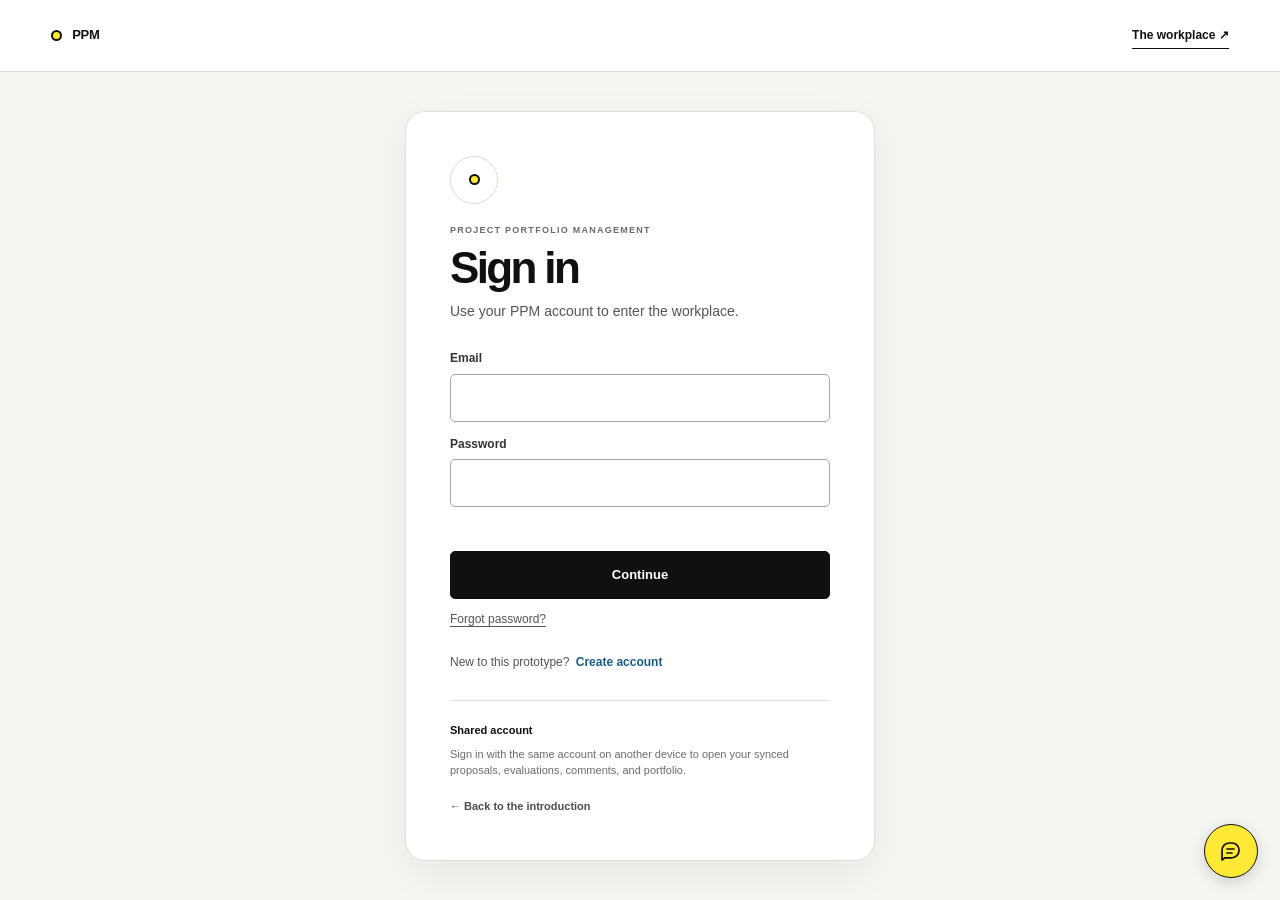
==== commit d265a220: "Connect site assistant to secure AI endpoint" ====
--- a/account.html
+++ b/account.html
@@ -7,7 +7,7 @@
     <meta name="description" content="Manage your PPM account details." />
     <title>Your account · PPM</title>
     <link rel="icon" href="public/favicon.svg" />
-    <link rel="stylesheet" href="app/globals.css?v=20261019-assistant-v1" />
+    <link rel="stylesheet" href="app/globals.css?v=20261019-ai-assistant-v1" />
   </head>
   <body class="account-settings-page">
     <header class="auth-page-header">
@@ -78,6 +78,6 @@
     </dialog>
     <script src="api-config.js?v=20261004-api-v1"></script>
     <script src="auth-ui.js?v=20261012-demo-mvp-v1"></script>
-    <script src="site-assistant.js?v=20261019-assistant-v1"></script>
+    <script src="site-assistant.js?v=20261019-ai-assistant-v1"></script>
   </body>
 </html>
--- a/app/globals.css
+++ b/app/globals.css
@@ -1724,6 +1724,8 @@
 .ppm-assistant-form textarea { width: 100%; min-height: 38px; max-height: 94px; resize: vertical; border: 1px solid #c9c8be; border-radius: 0; padding: 9px 10px; color: var(--ink); font: inherit; font-size: 11px; line-height: 1.4; }
 .ppm-assistant-form > button { display: grid; width: 38px; height: 38px; place-items: center; border: 1px solid var(--ink); background: var(--yellow); color: var(--ink); cursor: pointer; }
 .ppm-assistant-form > button:hover { background: #f2df14; }
+.ppm-assistant-form > button:disabled { cursor: wait; opacity: .58; }
+.ppm-assistant-form textarea:disabled { background: #f6f5f0; }
 .ppm-assistant-form > button svg { width: 19px; height: 19px; }
 .ppm-assistant-note { margin: 0; border-top: 1px solid #eeeDE7; padding: 7px 12px 9px; color: #77776f; font-size: 9px; line-height: 1.4; }
 @media (max-width: 700px) {
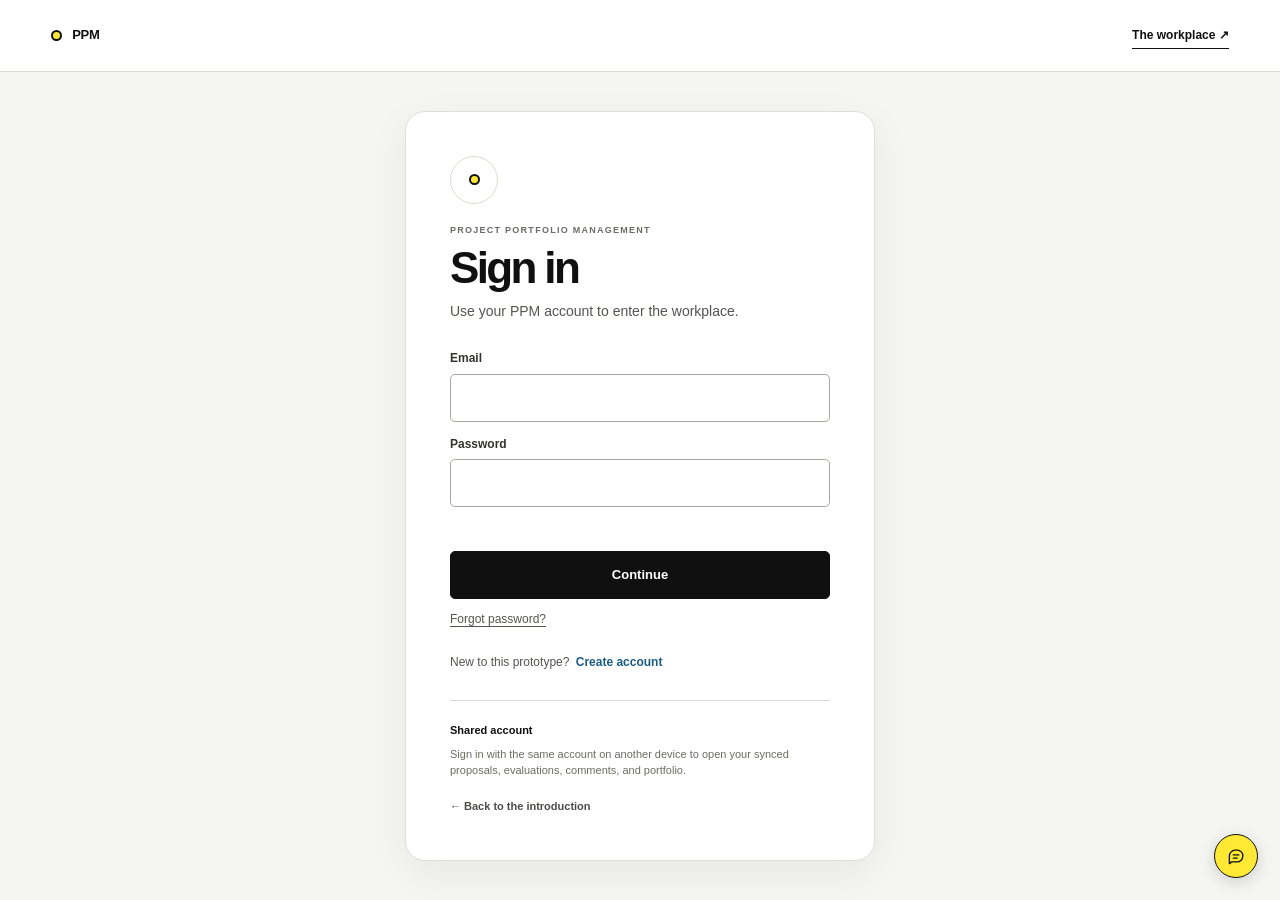
==== commit 0246e3b5: "Make PPM guide launcher smaller and draggable" ====
--- a/account.html
+++ b/account.html
@@ -7,7 +7,7 @@
     <meta name="description" content="Manage your PPM account details." />
     <title>Your account · PPM</title>
     <link rel="icon" href="public/favicon.svg" />
-    <link rel="stylesheet" href="app/globals.css?v=20261019-ai-assistant-v1" />
+    <link rel="stylesheet" href="app/globals.css?v=20261019-draggable-assistant-v1" />
   </head>
   <body class="account-settings-page">
     <header class="auth-page-header">
@@ -78,6 +78,6 @@
     </dialog>
     <script src="api-config.js?v=20261004-api-v1"></script>
     <script src="auth-ui.js?v=20261012-demo-mvp-v1"></script>
-    <script src="site-assistant.js?v=20261019-ai-assistant-v1"></script>
+    <script src="site-assistant.js?v=20261019-draggable-assistant-v1"></script>
   </body>
 </html>
--- a/app/globals.css
+++ b/app/globals.css
@@ -1694,12 +1694,13 @@
 .tour-screen-guide > footer { border-top: 1px solid #e9e9e3; }
 .tour-sequence-position { color: #73736b; font-size: 10px; font-weight: 750; }
 .tour-screen-guide [data-sequence-next] { background: var(--yellow); }
-#ppm-assistant { position: fixed; z-index: 11000; right: 22px; bottom: 22px; display: grid; justify-items: end; gap: 11px; font-family: inherit; }
-.ppm-assistant-launcher { display: grid; width: 54px; height: 54px; place-items: center; border: 1px solid var(--ink); border-radius: 50%; background: var(--yellow); color: var(--ink); box-shadow: 0 4px 16px rgba(0, 0, 0, .16); cursor: pointer; transition: transform 160ms ease, box-shadow 160ms ease; }
-.ppm-assistant-launcher svg { width: 24px; height: 24px; }
+#ppm-assistant { position: fixed; z-index: 11000; inset: 0; pointer-events: none; font-family: inherit; }
+.ppm-assistant-launcher { position: fixed; z-index: 11001; right: 22px; bottom: 22px; display: grid; width: 44px; height: 44px; place-items: center; border: 1px solid var(--ink); border-radius: 50%; background: var(--yellow); color: var(--ink); box-shadow: 0 4px 16px rgba(0, 0, 0, .16); cursor: grab; touch-action: none; user-select: none; pointer-events: auto; transition: transform 160ms ease, box-shadow 160ms ease; }
+.ppm-assistant-launcher svg { width: 19px; height: 19px; pointer-events: none; }
 .ppm-assistant-launcher:hover { transform: translateY(-2px); box-shadow: 0 7px 20px rgba(0, 0, 0, .2); }
+.ppm-assistant-launcher.is-dragging { cursor: grabbing; transform: none; transition: box-shadow 160ms ease; }
 .ppm-assistant-launcher:focus-visible, .ppm-assistant-panel button:focus-visible, .ppm-assistant-form textarea:focus-visible { outline: 2px solid var(--ink); outline-offset: 3px; }
-.ppm-assistant-panel { display: grid; grid-template-rows: auto minmax(120px, 1fr) auto auto auto; width: min(370px, calc(100vw - 32px)); height: min(540px, calc(100svh - 104px)); overflow: hidden; border: 1px solid #d8d8d1; background: white; box-shadow: 0 12px 42px rgba(0, 0, 0, .2); color: var(--ink); }
+.ppm-assistant-panel { position: fixed; z-index: 11000; right: 22px; bottom: 78px; display: grid; grid-template-rows: auto minmax(120px, 1fr) auto auto; width: min(370px, calc(100vw - 32px)); height: min(540px, calc(100svh - 104px)); overflow: hidden; border: 1px solid #d8d8d1; background: white; box-shadow: 0 12px 42px rgba(0, 0, 0, .2); color: var(--ink); pointer-events: auto; }
 .ppm-assistant-panel[hidden] { display: none; }
 .ppm-assistant-header { display: flex; min-height: 64px; align-items: center; gap: 10px; border-bottom: 1px solid #343430; background: var(--ink); padding: 0 12px; color: white; }
 .ppm-assistant-mark { display: grid; flex: 0 0 30px; width: 30px; height: 30px; place-items: center; border: 2px solid var(--yellow); border-radius: 50%; }
@@ -1709,6 +1710,7 @@
 .ppm-assistant-header small { color: #c5c5ba; font-size: 10px; }
 .ppm-assistant-header button { display: grid; width: 32px; height: 32px; place-items: center; border: 1px solid #5d5d56; background: transparent; color: white; cursor: pointer; font: inherit; }
 .ppm-assistant-header button:hover { border-color: var(--yellow); color: var(--yellow); }
+.ppm-assistant-header button:disabled { cursor: wait; opacity: .55; }
 .ppm-assistant-new { font-size: 20px !important; }
 .ppm-assistant-close { font-size: 23px !important; font-weight: 300 !important; }
 .ppm-assistant-messages { display: flex; min-height: 0; flex-direction: column; gap: 9px; overflow: auto; padding: 14px 12px; overscroll-behavior: contain; }
@@ -1716,10 +1718,7 @@
 .ppm-assistant-message p { margin: 0; color: #34342e; font-size: 11px; line-height: 1.55; white-space: pre-wrap; overflow-wrap: anywhere; }
 .ppm-assistant-message.is-user { align-self: end; border-color: #e2d34b; background: #fff9c2; }
 .ppm-assistant-message.is-assistant { align-self: start; }
-.ppm-assistant-suggestions { display: flex; flex-wrap: wrap; gap: 6px; padding: 0 12px 10px; }
-.ppm-assistant-suggestions[hidden] { display: none; }
-.ppm-assistant-suggestions button { border: 1px solid #c9c8be; border-radius: 20px; background: white; padding: 6px 9px; color: #41413b; cursor: pointer; font: inherit; font-size: 9px; line-height: 1.3; text-align: left; }
-.ppm-assistant-suggestions button:hover { border-color: var(--ink); background: #faf9f4; }
+.ppm-assistant-source { display: block; margin-top: 5px; color: #77776f; font-size: 9px; line-height: 1.3; }
 .ppm-assistant-form { display: grid; grid-template-columns: minmax(0, 1fr) 38px; align-items: end; gap: 7px; border-top: 1px solid #e3e2db; padding: 10px 11px; }
 .ppm-assistant-form textarea { width: 100%; min-height: 38px; max-height: 94px; resize: vertical; border: 1px solid #c9c8be; border-radius: 0; padding: 9px 10px; color: var(--ink); font: inherit; font-size: 11px; line-height: 1.4; }
 .ppm-assistant-form > button { display: grid; width: 38px; height: 38px; place-items: center; border: 1px solid var(--ink); background: var(--yellow); color: var(--ink); cursor: pointer; }
@@ -1737,8 +1736,8 @@
   .tour-screen-image-wrap img { max-height: 42svh; }
   .tour-screen-guide > footer { gap: 8px; }
   .tour-screen-guide > footer button { padding: 0 9px; }
-  #ppm-assistant { right: 12px; bottom: 12px; }
-  .ppm-assistant-panel { width: min(370px, calc(100vw - 24px)); height: min(540px, calc(100svh - 86px)); }
+  .ppm-assistant-launcher { right: 12px; bottom: 12px; }
+  .ppm-assistant-panel { right: 12px; bottom: 68px; width: min(370px, calc(100vw - 24px)); height: min(540px, calc(100svh - 86px)); }
 }
 
 @media (max-width: 700px) {
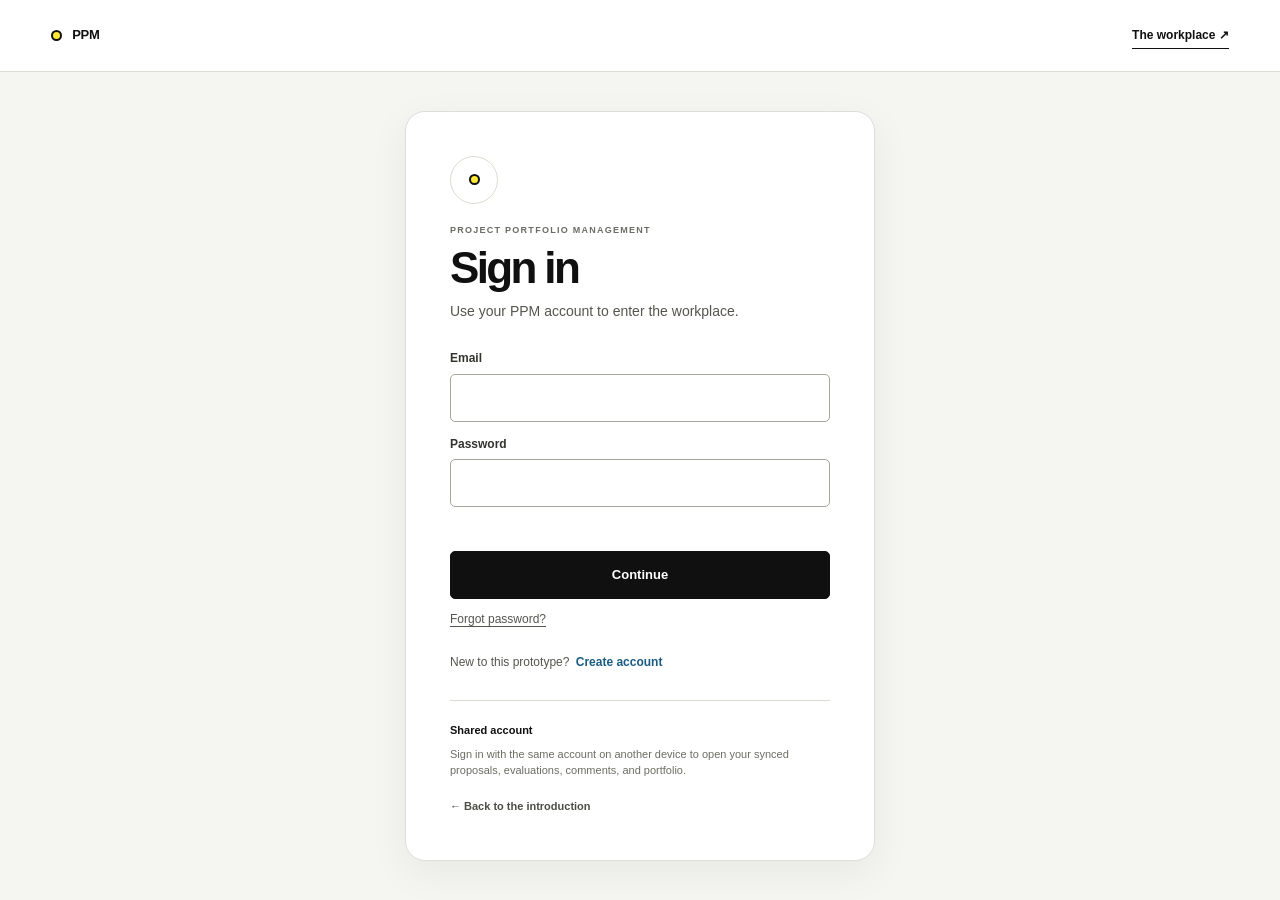
==== commit 239e6964: "Show AI chat only in workplace" ====
--- a/account.html
+++ b/account.html
@@ -77,7 +77,6 @@
       </form>
     </dialog>
     <script src="api-config.js?v=20261004-api-v1"></script>
-    <script src="auth-ui.js?v=20261012-demo-mvp-v1"></script>
-    <script src="site-assistant.js?v=20261019-draggable-assistant-v1"></script>
+    <script src="auth-ui.js?v=20261019-remove-assistance-panels-v1"></script>
   </body>
 </html>
--- a/app/globals.css
+++ b/app/globals.css
@@ -960,29 +960,8 @@
 .workspace-setting { grid-template-columns: minmax(0, 1fr) auto; color: #e7e7de; }
 .workspace-setting span { color: var(--yellow); }
 .workspace-setting:hover { border-color: #65655e; background: #20201d; }
-.profile-mode-toggle { display: flex; align-items: flex-start; gap: 12px; border-top: 1px solid #edf0f5; background: white; padding: 15px 18px; cursor: pointer; }
-.profile-mode-toggle input { width: 17px; height: 17px; margin: 1px 0 0; accent-color: var(--ink); }
-.profile-mode-toggle > span { display: grid; gap: 4px; }
-.profile-mode-toggle strong { font-size: 13px; }
-.profile-mode-toggle small { color: #6c7075; font-size: 11px; line-height: 1.4; }
 .workspace-main, .workspace-view, .view-heading, .view-heading > div { min-width: 0; }
 .workspace-view { max-width: 100%; box-sizing: border-box; }
-.assisted-guidance { display: grid; width: 100%; max-width: 100%; min-width: 0; box-sizing: border-box; gap: 7px; margin: 0 0 28px; border-bottom: 1px solid #e9e9e3; padding: 0 0 16px; }
-.assisted-guidance-lead { display: flex; width: 100%; max-width: 100%; min-width: 0; align-items: flex-start; gap: 11px; }
-.assisted-guidance-icon { display: grid; flex: 0 0 23px; width: 23px; height: 23px; margin-top: 2px; place-items: center; border: 1px solid #d5d5cb; border-radius: 50%; background: #fffce7; color: var(--ink); font-family: Georgia, serif; font-size: 14px; font-style: italic; font-weight: 700; }
-.assisted-guidance-copy { min-width: 0; flex: 1 1 0%; overflow-wrap: anywhere; }
-.assisted-guidance p { max-width: 100%; margin: 0; color: #52524b; font-size: 13px; line-height: 1.55; white-space: normal; overflow-wrap: anywhere; }
-.assisted-guidance .section-kicker { margin: 0 0 3px; color: #73736b; font-size: 8px; letter-spacing: .07em; }
-.assisted-guidance[hidden] { display: none; }
-.assisted-guidance details { min-width: 0; margin-left: 34px; }
-.assisted-guidance summary { display: flex; width: fit-content; min-height: 30px; align-items: center; gap: 10px; color: #55554d; cursor: pointer; list-style: none; font-size: 12px; font-weight: 700; }
-.assisted-guidance summary::-webkit-details-marker { display: none; }
-.assisted-guidance summary > span { font-size: 17px; font-weight: 400; }
-.assisted-guidance summary:hover { color: var(--ink); }
-.assisted-guidance summary:focus-visible { outline: 2px solid var(--ink); outline-offset: 3px; }
-.assisted-guidance details[open] summary > span { transform: rotate(45deg); }
-.assisted-guidance-detail { max-width: 85ch; margin-top: 5px; border-left: 2px solid #e4e4da; padding: 4px 0 4px 14px; }
-.assisted-guidance .assisted-next { margin-top: 10px; }
 .sidebar-role-switch { display: inline-flex; align-items: center; justify-content: center; gap: 7px; width: fit-content; min-height: 30px; margin-left: 42px; border: 1px solid #41413a; border-radius: 5px; padding: 0 9px; color: #deded3; font-size: 9px; font-weight: 700; text-decoration: none; }
 .sidebar-role-switch svg { width: 13px; height: 13px; }
 .sidebar-role-switch:hover { border-color: #707065; background: #25251f; color: white; }
@@ -1005,12 +984,6 @@
   .profile-avatar.demo-profile-trigger:hover { transform: scale(1.06); }
   .demo-profile-trigger:hover .demo-profile-gear { transform: rotate(30deg); }
 }
-.assisted-completion-dialog { width: min(470px, calc(100% - 32px)); border: 1px solid #dcdcd4; border-radius: 12px; background: white; box-shadow: 0 16px 60px rgba(0,0,0,.12); padding: 30px; color: var(--ink); }
-.assisted-completion-dialog::backdrop { background: rgba(0, 0, 0, .24); }
-.assisted-completion-dialog h2 { margin: 0; font-size: 22px; letter-spacing: -.04em; }
-.assisted-completion-dialog p { margin: 14px 0 22px; color: var(--muted); font-size: 13px; line-height: 1.6; }
-.assisted-completion-dialog > div { display: flex; flex-wrap: wrap; gap: 10px; }
-.assisted-completion-dialog button { min-height: 42px; border-radius: 6px; padding-inline: 14px; font-size: 11px; }
 .workspace-main { min-width: 0; background: white; }
 
 .account-view { padding: clamp(28px, 4vw, 60px); background: #f8f8f3; }
@@ -1670,30 +1643,6 @@
 .tour-popover button[data-tour-next] { background: var(--yellow); }
 .tour-popover button:disabled { opacity: .4; cursor: default; }
 .tour-popover .tour-skip { border-color: transparent; color: #55554f; }
-.tour-screen-guide-link { display: inline-flex; min-height: 32px !important; align-items: center; margin: -7px 0 16px; border-color: transparent !important; padding: 0 !important; color: #55554f !important; font-size: 11px !important; text-decoration: underline; text-underline-offset: 3px; }
-.tour-screen-guide-link:hover { color: var(--ink) !important; }
-.tour-sequence-backdrop { position: fixed; z-index: 4; inset: 0; display: grid; place-items: center; overflow: auto; background: rgba(12, 12, 11, .78); padding: 18px; pointer-events: auto; }
-.tour-screen-guide { display: grid; grid-template-rows: auto minmax(0, 1fr) auto; width: min(100%, 1040px); max-height: calc(100svh - 36px); overflow: auto; border: 1px solid #d8d8d1; background: #fff; box-shadow: 0 20px 70px rgba(0, 0, 0, .28); color: var(--ink); }
-.tour-screen-guide > header, .tour-screen-guide > footer { display: flex; align-items: center; justify-content: space-between; gap: 14px; padding: 14px 18px; }
-.tour-screen-guide > header { border-bottom: 1px solid #e9e9e3; }
-.tour-screen-guide-header-copy { min-width: 0; }
-.tour-screen-guide-header-copy p { margin: 0; }
-.tour-screen-guide-header-copy .section-kicker { color: #74746c; font-size: 9px; }
-.tour-screen-guide-header-copy small { display: block; margin-top: 4px; color: #6a6a63; font-size: 11px; }
-.tour-screen-guide button { min-height: 38px; border: 1px solid var(--ink); background: white; padding: 0 13px; color: var(--ink); cursor: pointer; font: inherit; font-size: 11px; font-weight: 800; }
-.tour-screen-guide button:hover { background: #f2f1ec; }
-.tour-screen-guide .tour-sequence-close { width: 38px; flex: 0 0 38px; padding: 0; border-color: transparent; font-size: 24px; font-weight: 400; }
-.tour-screen-frame { display: grid; grid-template-rows: minmax(0, 1fr) auto; min-height: 0; margin: 0; padding: 16px 18px; }
-.tour-screen-image-wrap { display: grid; min-height: 180px; max-height: 56svh; place-items: center; overflow: hidden; background: #f3f2ed; }
-.tour-screen-image-wrap img { display: block; width: 100%; height: 100%; max-height: 56svh; object-fit: contain; }
-.tour-screen-caption { max-width: 760px; padding: 14px 2px 3px; }
-.tour-screen-caption p { margin: 0; }
-.tour-screen-caption .tour-progress { margin-bottom: 6px; }
-.tour-screen-caption h2 { margin: 0; font-size: clamp(21px, 3vw, 30px); letter-spacing: -.045em; }
-.tour-screen-caption > p:last-child { margin-top: 6px; color: #55554f; font-size: 12px; line-height: 1.5; }
-.tour-screen-guide > footer { border-top: 1px solid #e9e9e3; }
-.tour-sequence-position { color: #73736b; font-size: 10px; font-weight: 750; }
-.tour-screen-guide [data-sequence-next] { background: var(--yellow); }
 #ppm-assistant { position: fixed; z-index: 11000; inset: 0; pointer-events: none; font-family: inherit; }
 .ppm-assistant-launcher { position: fixed; z-index: 11001; right: 22px; bottom: 22px; display: grid; width: 44px; height: 44px; place-items: center; border: 1px solid var(--ink); border-radius: 50%; background: var(--yellow); color: var(--ink); box-shadow: 0 4px 16px rgba(0, 0, 0, .16); cursor: grab; touch-action: none; user-select: none; pointer-events: auto; transition: transform 160ms ease, box-shadow 160ms ease; }
 .ppm-assistant-launcher svg { width: 19px; height: 19px; pointer-events: none; }
@@ -1728,14 +1677,6 @@
 .ppm-assistant-form > button svg { width: 19px; height: 19px; }
 .ppm-assistant-note { margin: 0; border-top: 1px solid #eeeDE7; padding: 7px 12px 9px; color: #77776f; font-size: 9px; line-height: 1.4; }
 @media (max-width: 700px) {
-  .tour-sequence-backdrop { align-items: end; padding: 8px; }
-  .tour-screen-guide { max-height: calc(100svh - 16px); }
-  .tour-screen-guide > header, .tour-screen-guide > footer { padding: 11px 12px; }
-  .tour-screen-frame { padding: 10px 12px; }
-  .tour-screen-image-wrap { max-height: 42svh; }
-  .tour-screen-image-wrap img { max-height: 42svh; }
-  .tour-screen-guide > footer { gap: 8px; }
-  .tour-screen-guide > footer button { padding: 0 9px; }
   .ppm-assistant-launcher { right: 12px; bottom: 12px; }
   .ppm-assistant-panel { right: 12px; bottom: 68px; width: min(370px, calc(100vw - 24px)); height: min(540px, calc(100svh - 86px)); }
 }
